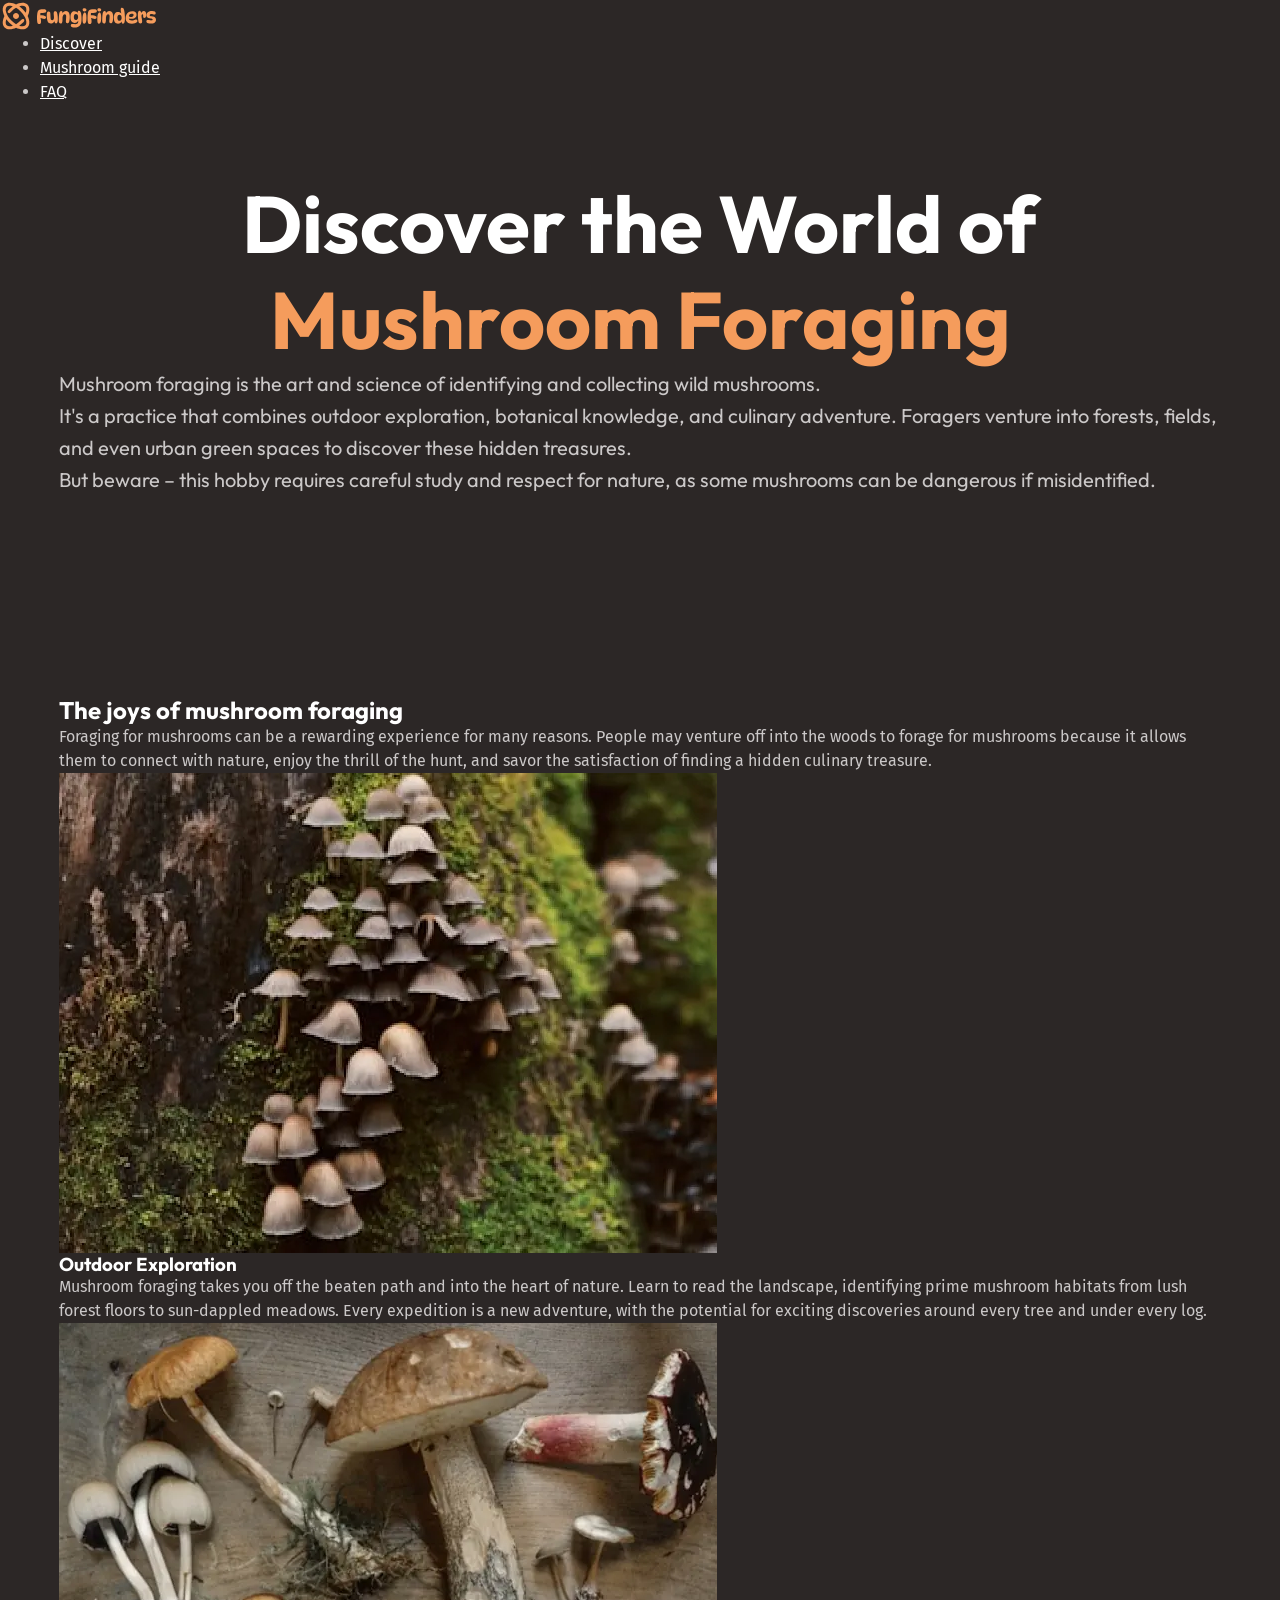
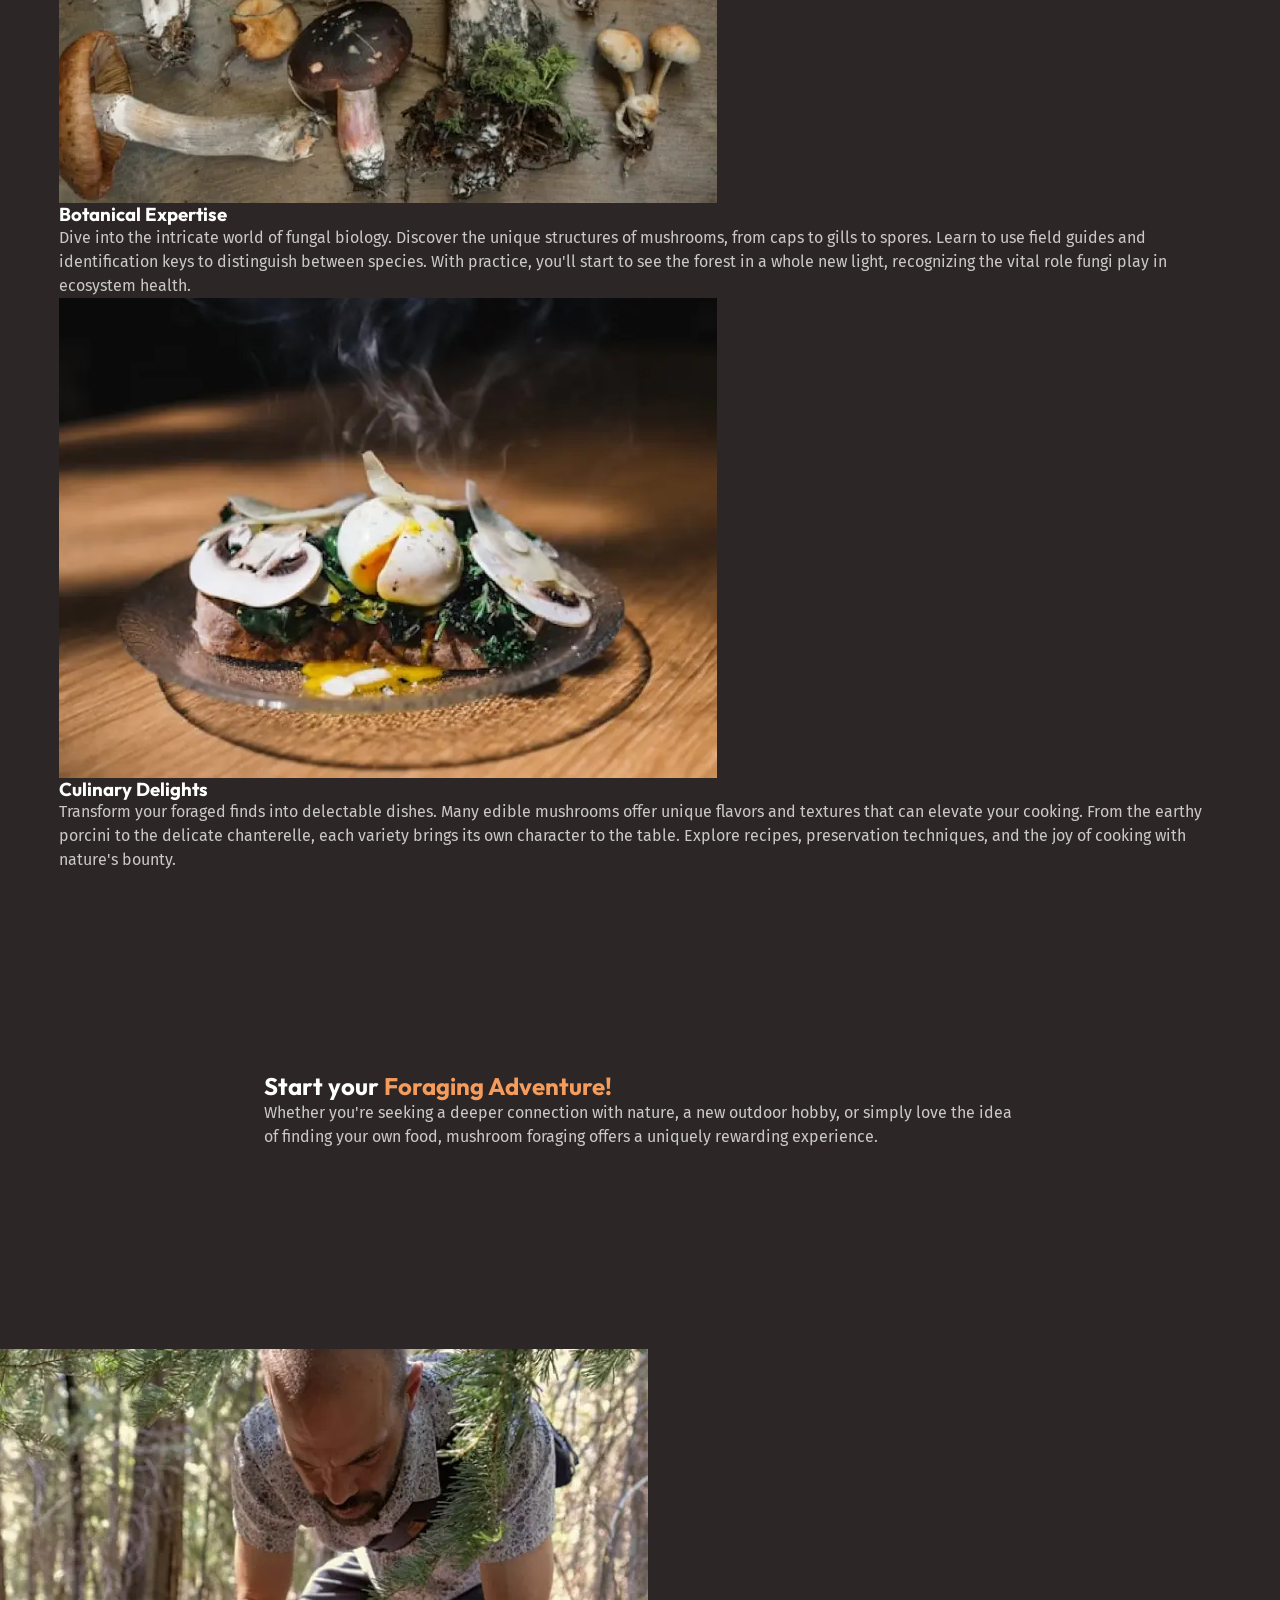
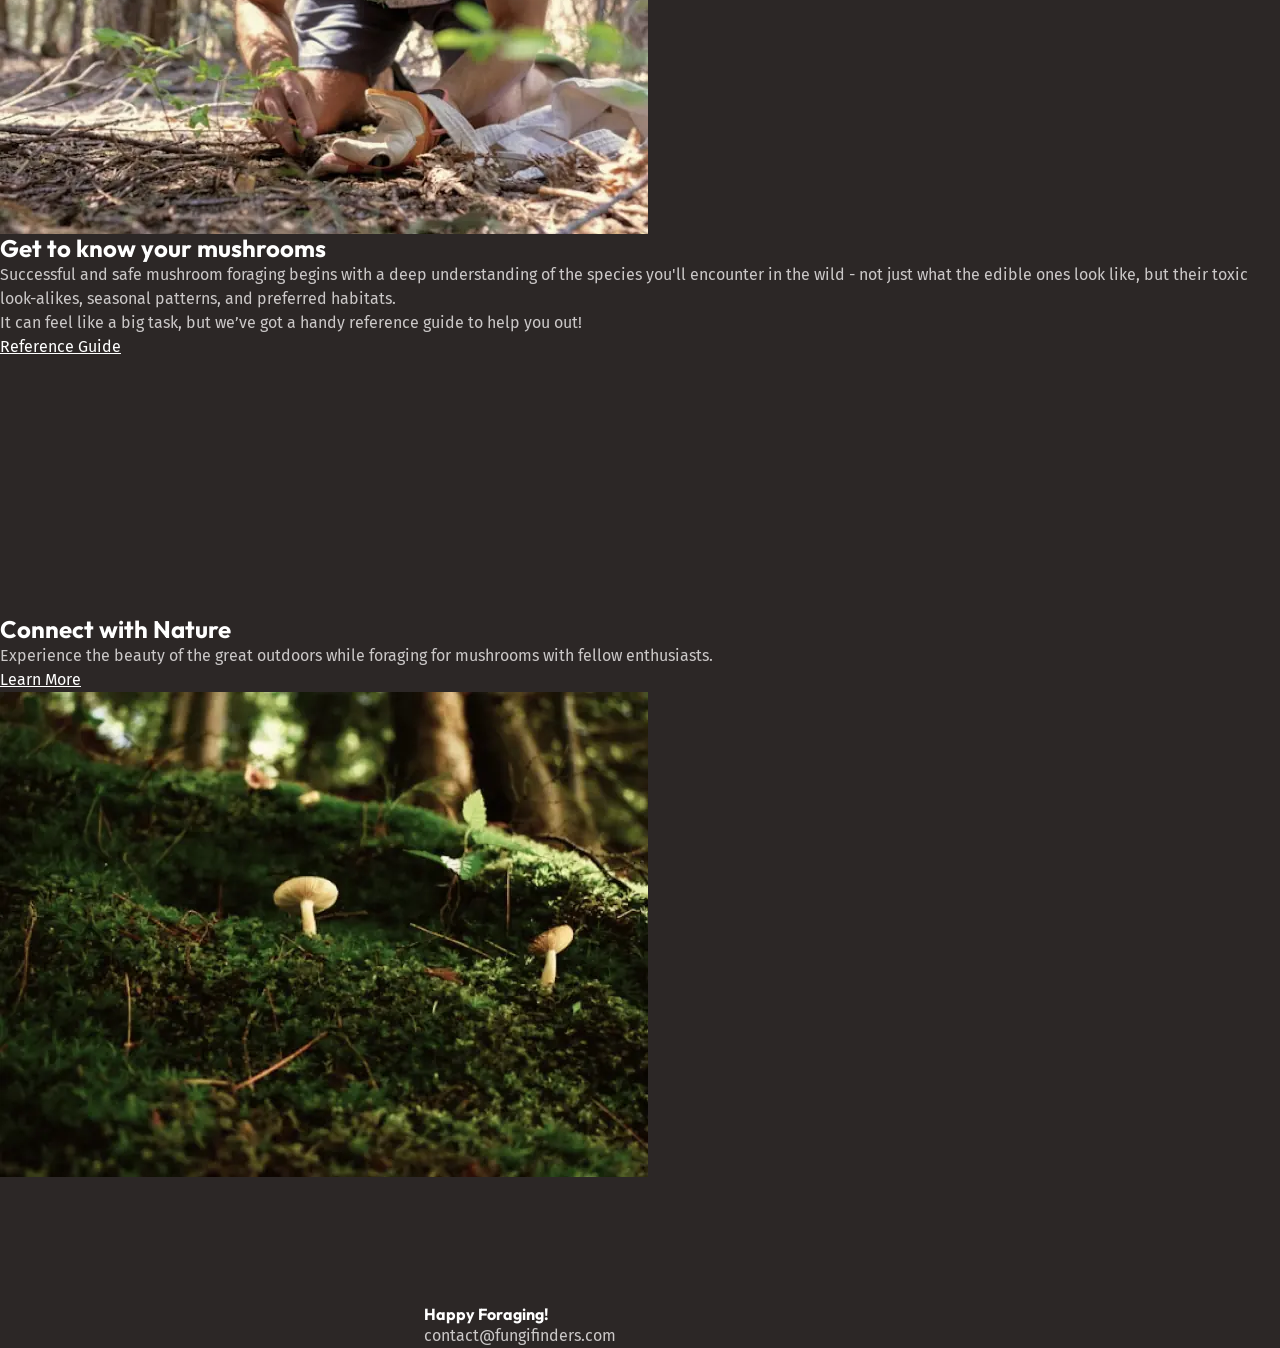
==== index.html @ 67cab445 "layout main page" ====
<!doctype html>
<html lang="en">
  <head>
    <meta charset="UTF-8" />
    <meta name="viewport" content="width=device-width, initial-scale=1.0" />
    <link rel="stylesheet" href="styles.css" />
    <link rel="preconnect" href="https://fonts.googleapis.com" />
    <link rel="preconnect" href="https://fonts.gstatic.com" crossorigin />
    <link
      href="https://fonts.googleapis.com/css2?family=Fira+Sans:wght@400;700&family=Outfit:wght@100..900&display=swap"
      rel="stylesheet"
    />
    <title>FungiFinders</title>
  </head>
  <body>
    <main>
      <header class="site-header">
        <div class="wrapper wrapper--wide">
          <img src="/assets/logo.svg" alt="Fungi Finders" />
          <nav class="header-navigation">
            <ul>
              <li><a href="/">Discover</a></li>
              <li><a href="#">Mushroom guide</a></li>
              <li><a href="#">FAQ</a></li>
            </ul>
          </nav>
        </div>
      </header>

      <section class="hero section">
        <div class="wrapper">
          <h1>
            Discover the World of
            <span class="title-highlight">Mushroom Foraging</span>
          </h1>
          <p>
            Mushroom foraging is the art and science of identifying and
            collecting wild mushrooms.
          </p>
          <p>
            It's a practice that combines outdoor exploration, botanical
            knowledge, and culinary adventure. Foragers venture into forests,
            fields, and even urban green spaces to discover these hidden
            treasures.
          </p>
          <p>
            But beware – this hobby requires careful study and respect for
            nature, as some mushrooms can be dangerous if misidentified.
          </p>
        </div>
      </section>

      <section class="benefits section section--tall">
        <div class="wrapper">
          <div>
            <h2>The joys of mushroom foraging</h2>
            <p>
              Foraging for mushrooms can be a rewarding experience for many
              reasons. People may venture off into the woods to forage for
              mushrooms because it allows them to connect with nature, enjoy the
              thrill of the hunt, and savor the satisfaction of finding a hidden
              culinary treasure.
            </p>
          </div>
          <div class="benefit-cards">
            <div class="card">
              <img
                src="/assets/outdoor-exploration.webp"
                alt="Trunk of a tree with mushrooms"
              />
              <h3>Outdoor Exploration</h3>
              <p>
                Mushroom foraging takes you off the beaten path and into the
                heart of nature. Learn to read the landscape, identifying prime
                mushroom habitats from lush forest floors to sun-dappled
                meadows. Every expedition is a new adventure, with the potential
                for exciting discoveries around every tree and under every log.
              </p>
            </div>
            <div class="card">
              <img
                src="/assets/botanical-expertise.webp"
                alt="Different types of mushrooms in a table"
              />
              <h3>Botanical Expertise</h3>
              <p>
                Dive into the intricate world of fungal biology. Discover the
                unique structures of mushrooms, from caps to gills to spores.
                Learn to use field guides and identification keys to distinguish
                between species. With practice, you'll start to see the forest
                in a whole new light, recognizing the vital role fungi play in
                ecosystem health.
              </p>
            </div>
            <div class="card">
              <img
                src="/assets/culinary-delight.webp"
                alt="Cooked mushrooms in a plate"
              />
              <h3>Culinary Delights</h3>
              <p>
                Transform your foraged finds into delectable dishes. Many edible
                mushrooms offer unique flavors and textures that can elevate
                your cooking. From the earthy porcini to the delicate
                chanterelle, each variety brings its own character to the table.
                Explore recipes, preservation techniques, and the joy of cooking
                with nature's bounty.
              </p>
            </div>
          </div>
        </div>
      </section>

      <section class="cta section">
        <div class="wrapper wrapper--narrow">
          <h2>
            Start your <span class="title-highlight">Foraging Adventure!</span>
          </h2>
          <p>
            Whether you're seeking a deeper connection with nature, a new
            outdoor hobby, or simply love the idea of finding your own food,
            mushroom foraging offers a uniquely rewarding experience.
          </p>
        </div>
      </section>

      <section class="info section section--tall">
        <div class="wrapper wrapper--wide">
          <div>
            <img
              src="/assets/man-picking-mush.webp"
              alt="Man picking up mushrooms"
            />
          </div>
          <div>
            <h2>Get to know your mushrooms</h2>
            <p>
              Successful and safe mushroom foraging begins with a deep
              understanding of the species you'll encounter in the wild - not
              just what the edible ones look like, but their toxic look-alikes,
              seasonal patterns, and preferred habitats.
            </p>
            <p>
              It can feel like a big task, but we’ve got a handy reference guide
              to help you out!
            </p>
            <a href="#" class="button"
              >Reference Guide
              <span class="visually-hidden"
                >to know more about mushrooms</span
              ></a
            >
          </div>
        </div>
      </section>

      <section class="connect section section--tall">
        <div class="wrapper wrapper--wide">
          <h2>Connect with Nature</h2>
          <p>
            Experience the beauty of the great outdoors while foraging for
            mushrooms with fellow enthusiasts.
          </p>
          <a href="#" class="button"
            >Learn More
            <span class="visually-hidden"
              >about all the types of mushrooms you can find, using our
              guide.</span
            ></a
          >
        </div>
        <img src="/assets/nature.webp" alt="Green land with a few mushrooms" />
      </section>
    </main>

    <footer class="site-footer">
      <div class="wrapper wrapper--footer">
        <h4>Happy Foraging!</h4>
        <p>contact@fungifinders.com</p>
      </div>
    </footer>
  </body>
</html>
---- styles.css ----
@layer reset {
  *,
  *::before,
  *::after {
    box-sizing: border-box;
  }

  /* https://kilianvalkhof.com/2022/css-html/your-css-reset-needs-text-size-adjust-probably/ */
  /* Landscape orientation adjustments */
  html {
    -moz-text-size-adjust: none;
    -webkit-text-size-adjust: none;
    text-size-adjust: none;
  }

  * {
    margin: 0;
  }

  /* https://www.scottohara.me/blog/2019/01/12/lists-and-safari.html */
  /* Making Safari read your lists as lists on accessibility modes and resetting its elements */
  [role="list"] {
    list-style: none;
    margin: 0;
    padding: 0;
  }

  body {
    min-block-size: 100vh;
    line-height: 1.5;
  }

  h1,
  h2,
  h3,
  button,
  input,
  label {
    line-height: 1.1;
  }

  h1,
  h2,
  h3,
  h4 {
    text-wrap: balance;
  }

  p,
  li {
    text-wrap: pretty;
  }

  img,
  picture {
    max-inline-size: 100%;
    /* max-width: 100% would be the same */
    /* Logical Properties */
    /* inline: left - right */
    /* block: top - bottom */
    display: block;
  }

  /* These elements don't inherit the font by default */
  input,
  button,
  textarea,
  select {
    font: inherit;
  }
}

@layer base {
  :root {
    /* PRIMITIVE COLORS */
    --clr-white: hsl(0, 0%, 100%);
    --clr-gray-100: hsl(0, 2%, 79%);
    --clr-brand-400: hsl(25, 88%, 75%);
    --clr-brand-500: hsl(25, 88%, 66%);
    --clr-green-400: hsl(143, 19%, 49%);
    --clr-green-500: hsl(143, 38%, 37%);
    --clr-green-600: hsl(145, 29%, 19%);
    --clr-brown-500: hsl(10, 5%, 25%);
    --clr-brown-600: hsl(9, 7%, 21%);
    --clr-brown-700: hsl(9, 8%, 16%);
    --clr-brown-800: hsl(0, 6%, 15%);
    --clr-brown-900: hsl(0, 6%, 13%);

    --clr-orange-500: hsl(28, 43%, 28%);
    --clr-red-500: hsl(359, 34%, 24%);
    --clr-teal-500: hsl(186, 42%, 25%);

    /* PRIMITIVE FONTS */
    --ff-heading: "Outfit", sans-serif;
    --ff-body: "Fira Sans", sans-serif;

    --fs-300: 0.875rem;
    --fs-400: 1rem;
    --fs-500: 1.125rem;
    --fs-600: 1.25rem;
    --fs-700: 1.5rem;
    --fs-800: 2rem;
    --fs-900: 3.75rem;
    --fs-1000: 3.75rem;

    /* before you'd use min-width: 760 for the media query */
    @media (width > 760px) {
      --fs-500: 1.25rem;
      --fs-600: 1.5rem;
      --fs-700: 2rem;
      --fs-800: 3rem;
      --fs-900: 5rem;
      --fs-1000: 7.5rem;
    }

    /* SEMANTIC COLORS */

    --text-main: var(--clr-gray-100);
    --text-high-contrast: var(--clr-white);
    --text-brand: var(--clr-brand-500);
    --text-brand-light: var(--clr-brand-400);

    --background-accent-light: var(--clr-green-400);
    --background-accent-main: var(--clr-green-500);
    --background-accent-dark: var(--clr-green-600);

    --background-extra-light: var(--clr-brown-500);
    --background-light: var(--clr-brown-600);
    --background-main: var(--clr-brown-700);
    --background-dark: var(--clr-brown-800);
    --background-extra-dark: var(--clr-brown-900);

    /* SEMANTIC FONTS */
    --font-size-heading-sm: var(--fs-700);
    --font-size-heading-regular: var(--fs-800);
    --font-size-heading-lg: var(--fs-900);
    --font-size-heading-xl: var(--fs-1000);

    --font-size-sm: var(--fs-300);
    --font-size-regular: var(--fs-400);
    --font-size-md: var(--fs-500);
    --font-size-lg: var(--fs-600);

    /* BORDER RADIUS */
    --border-radius-1: 0.25rem;
    --border-radius-2: 0.5rem;
    --border-radius-3: 0.75rem;
  }

  html {
    font-family: var(--ff-body);
    line-height: 1.5;
  }

  /* font-size is set in the body so the base rem stays consistent,
    since it may change depending on what 1rem is from your primitives */
  body {
    font-size: var(--font-size-regular);
    color: var(--text-main);
    background-color: var(--background-main);
  }

  h1,
  h2,
  h3,
  h4 {
    font-family: var(--ff-heading);
    color: var(--text-high-contrast);
    line-height: 1.2;
    font-weight: 700;
    letter-spacing: -2%;
  }

  a {
    color: var(--text-high-contrast);
  }

  a:hover,
  a:focus-visible {
    color: var(--text-brand-light);
  }
}

@layer utilities {
  .visually-hidden {
    clip: rect(0 0 0 0);
    clip-path: inset(50%);
    height: 1px;
    overflow: hidden;
    position: absolute;
    white-space: nowrap;
    width: 1px;
  }

  .title-highlight {
    color: var(--text-brand);
  }
}

/* Separating the layout CSS from other, more-specific, CSS is a good idea to keep the code easier to maintain. In the future, I know to look this type of styles here */
@layer layout {
  /* The .section is created to avoid adding the vertical padding to the .wrapper, for styling the different vertical spacings we have in the site. Otherwise I would have to create extra variations of the .wrapper class to add them. */
  .section {
    /* padding for vertical spacing. block = top to bottom */
    /* padding is in rem to account for users that have larger fonts in their devices. So the padding is adjusted scaled to the fonts */
    padding-block: 4.5rem;

    @media (width < 720px) {
      padding-block: 3.75rem;
    }
  }

  .section--tall {
    padding-block: 8rem;

    @media (width < 720px) {
      padding-block: 3.75rem;
    }
  }

  .wrapper {
    max-width: calc(1130px + 2rem);
    margin-inline: auto;

    @media (width < 720px) {
      /* Padding for mobile resolutions. inline = left to right*/
      padding-inline: 1rem;
    }
  }

  .wrapper--narrow {
    max-width: calc(720px + 2rem);
  }

  .wrapper--wide {
    max-width: calc(1340px + 2rem);
  }

  .wrapper--footer {
    max-width: calc(400px + 2rem);
  }
}

@layer styles {
  .hero {
    h1 {
      font-size: var(--font-size-heading-lg);
      text-align: center;

      @media (width < 720px) {
        line-height: 1;
      }
    }

    p {
      font-family: var(--ff-heading);
      font-size: var(--font-size-md);
      line-height: 1.6;
    }
  }
}
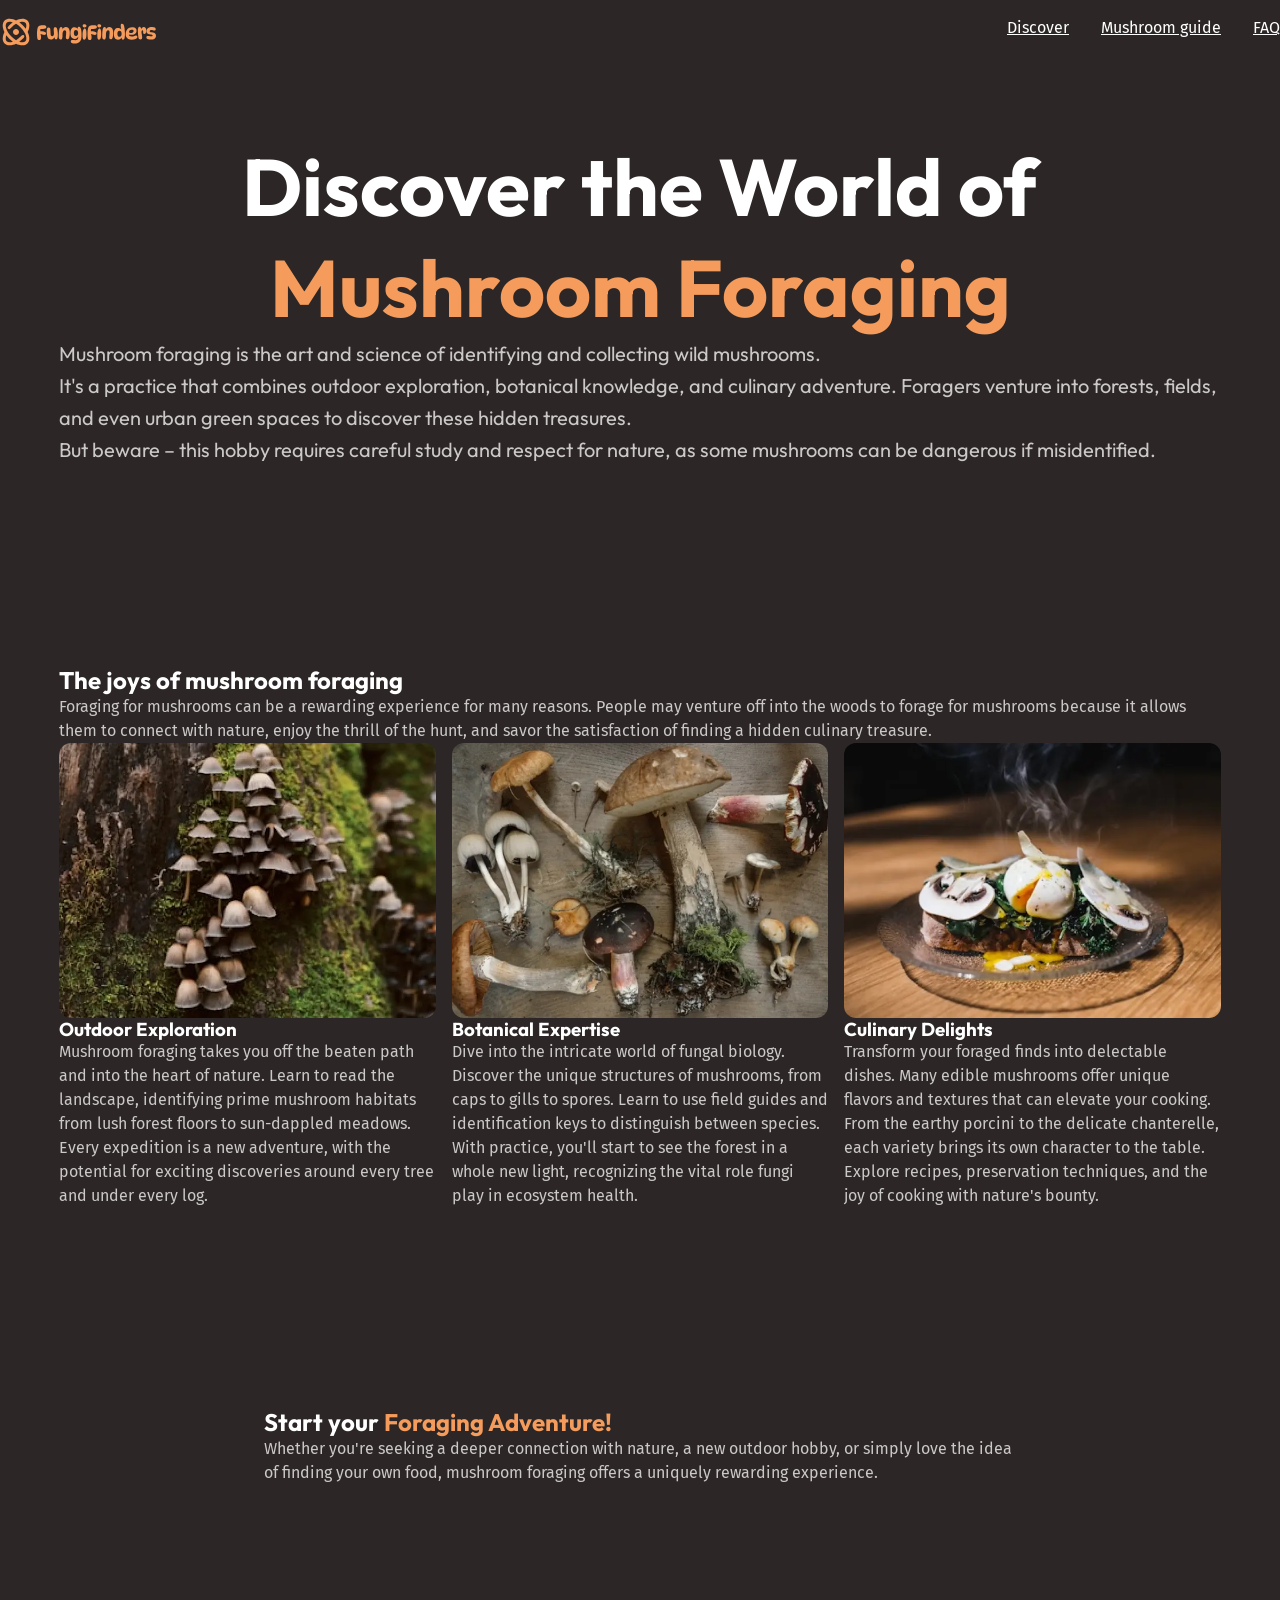
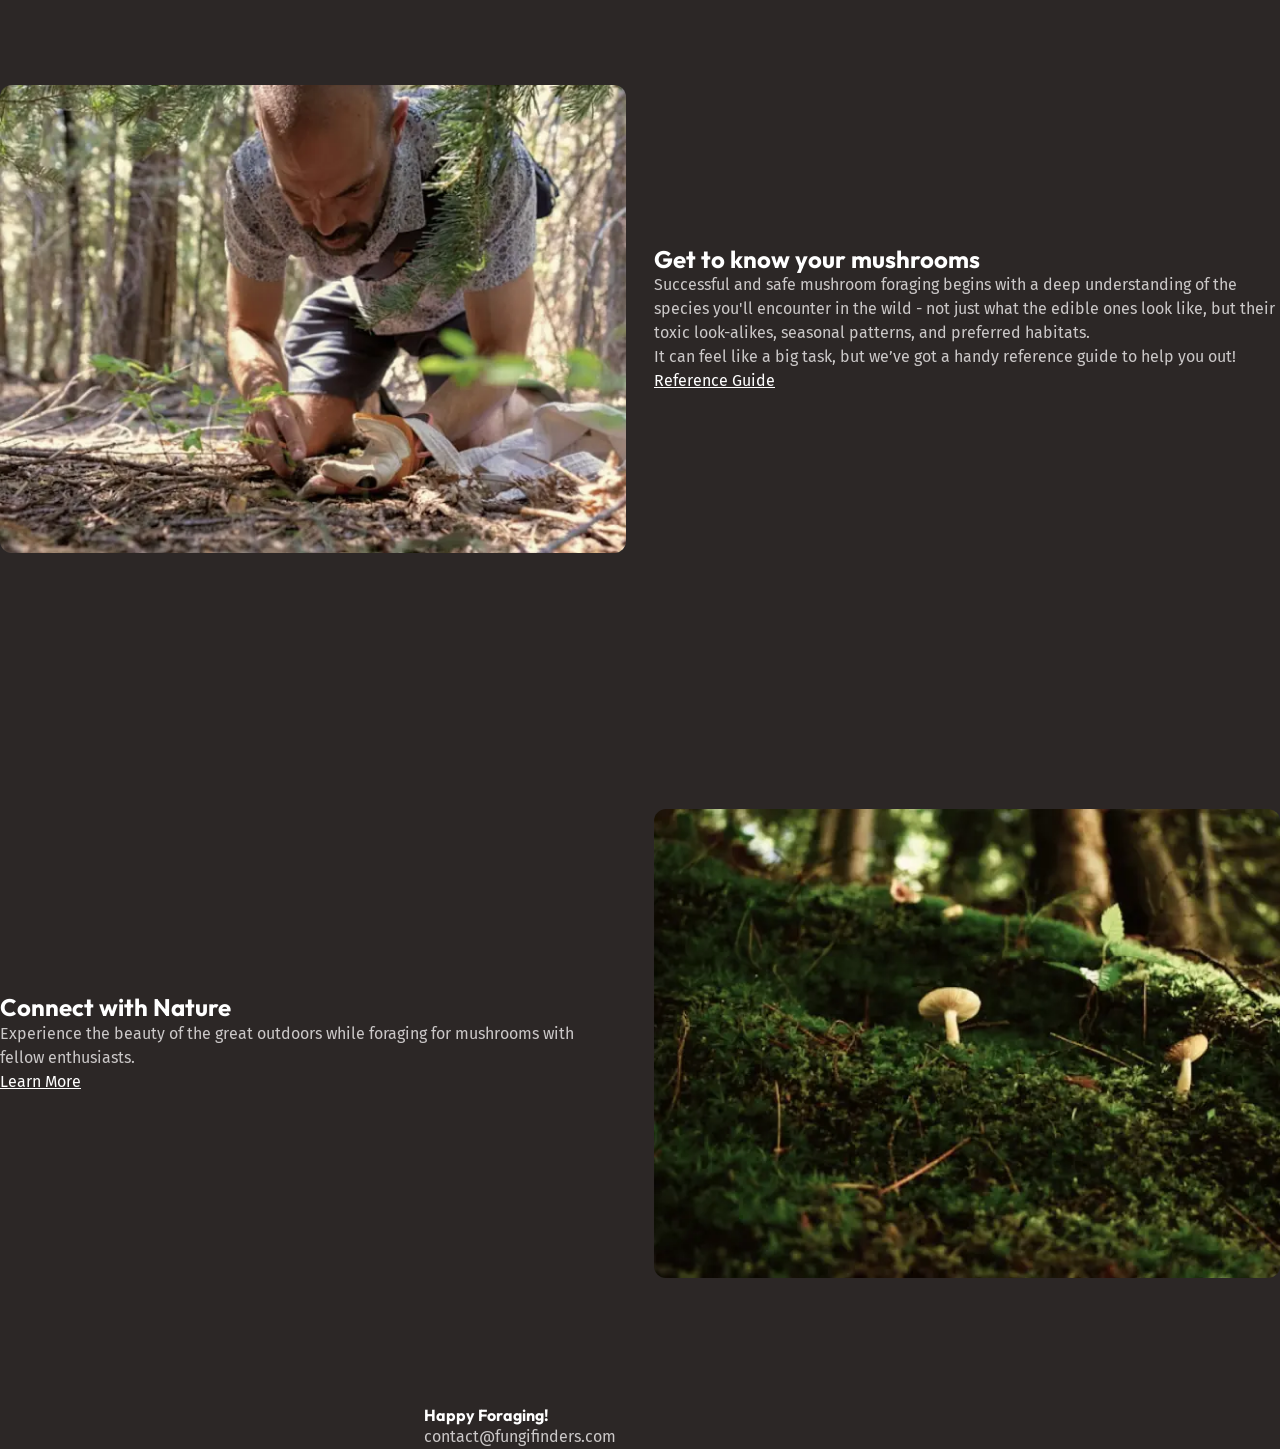
==== commit c08ae01a: "columns for main page" ====
--- a/index.html
+++ b/index.html
@@ -13,11 +13,11 @@
     <title>FungiFinders</title>
   </head>
   <body>
-    <main>
-      <header class="site-header">
-        <div class="wrapper wrapper--wide">
+    <header class="site-header">
+      <div class="wrapper wrapper--wide">
+        <div class="site-header-layout">
           <img src="/assets/logo.svg" alt="Fungi Finders" />
-          <nav class="header-navigation">
+          <nav class="site-header-navigation">
             <ul>
               <li><a href="/">Discover</a></li>
               <li><a href="#">Mushroom guide</a></li>
@@ -25,8 +25,9 @@
             </ul>
           </nav>
         </div>
-      </header>
-
+      </div>
+    </header>
+    <main>
       <section class="hero section">
         <div class="wrapper">
           <h1>
@@ -62,7 +63,7 @@
               culinary treasure.
             </p>
           </div>
-          <div class="benefit-cards">
+          <div class="benefit-cards auto-equal-columns">
             <div class="card">
               <img
                 src="/assets/outdoor-exploration.webp"
@@ -125,7 +126,9 @@
       </section>
 
       <section class="info section section--tall">
-        <div class="wrapper wrapper--wide">
+        <div
+          class="wrapper wrapper--wide auto-equal-columns columns-large-gap columns-vertical-center"
+        >
           <div>
             <img
               src="/assets/man-picking-mush.webp"
@@ -155,21 +158,30 @@
       </section>
 
       <section class="connect section section--tall">
-        <div class="wrapper wrapper--wide">
-          <h2>Connect with Nature</h2>
-          <p>
-            Experience the beauty of the great outdoors while foraging for
-            mushrooms with fellow enthusiasts.
-          </p>
-          <a href="#" class="button"
-            >Learn More
-            <span class="visually-hidden"
-              >about all the types of mushrooms you can find, using our
-              guide.</span
-            ></a
-          >
+        <div
+          class="wrapper wrapper--wide auto-equal-columns columns-large-gap columns-vertical-center"
+        >
+          <div>
+            <h2>Connect with Nature</h2>
+            <p>
+              Experience the beauty of the great outdoors while foraging for
+              mushrooms with fellow enthusiasts.
+            </p>
+            <a href="#" class="button"
+              >Learn More
+              <span class="visually-hidden"
+                >about all the types of mushrooms you can find, using our
+                guide.</span
+              ></a
+            >
+          </div>
+          <div>
+            <img
+              src="/assets/nature.webp"
+              alt="Green land with a few mushrooms"
+            />
+          </div>
         </div>
-        <img src="/assets/nature.webp" alt="Green land with a few mushrooms" />
       </section>
     </main>
 
--- a/styles.css
+++ b/styles.css
@@ -179,6 +179,108 @@
   a:focus-visible {
     color: var(--text-brand-light);
   }
+
+  img {
+    border-radius: var(--border-radius-3);
+  }
+}
+
+/* Separating the layout CSS from other, more-specific, CSS is a good idea to keep the code easier to maintain. In the future, I know to look this type of styles here */
+@layer layout {
+  /* The .section is created to avoid adding the vertical padding to the .wrapper, for styling the different vertical spacings we have in the site. Otherwise I would have to create extra variations of the .wrapper class to add them. */
+  .section {
+    /* padding for vertical spacing. block = top to bottom */
+    /* padding is in rem to account for users that have larger fonts in their devices. So the padding is adjusted scaled to the fonts */
+    padding-block: 3.75rem;
+
+    @media (width > 760px) {
+      padding-block: 4.5rem;
+    }
+  }
+
+  .section--tall {
+    padding-block: 3.75rem;
+
+    @media (width > 760px) {
+      padding-block: 8rem;
+    }
+  }
+
+  .wrapper {
+    max-width: calc(1130px + 2rem);
+    margin-inline: auto;
+    /* Padding for mobile resolutions. inline = left to right*/
+    padding-inline: 1rem;
+
+    @media (width > 760px) {
+      padding-inline: 0rem;
+    }
+  }
+
+  .wrapper--narrow {
+    max-width: calc(720px + 2rem);
+  }
+
+  .wrapper--wide {
+    max-width: calc(1340px + 2rem);
+  }
+
+  .wrapper--footer {
+    max-width: calc(400px + 2rem);
+  }
+}
+
+@layer components {
+  .site-header-layout {
+    display: flex;
+    justify-content: space-between;
+    flex-wrap: wrap;
+    padding-block: 1rem;
+
+    .site-header-navigation ul {
+      display: flex;
+      gap: 2rem;
+      list-style-type: none;
+    }
+  }
+
+  .auto-equal-columns {
+    display: grid;
+    gap: 1rem;
+
+    @media (width > 760px) {
+      grid-auto-flow: column;
+      grid-auto-columns: 1fr;
+    }
+  }
+
+  .columns-large-gap {
+    gap: 1.75rem;
+  }
+
+  .columns-vertical-center {
+    align-items: center;
+  }
+}
+
+@layer styles {
+  .hero {
+    h1 {
+      font-size: var(--font-size-heading-lg);
+      text-align: center;
+      line-height: 1;
+
+      @media (width > 760px) {
+        line-height: normal;
+      }
+    }
+
+    p {
+      font-family: var(--ff-heading);
+      font-size: var(--font-size-md);
+      line-height: 1.6;
+    }
+  }
 }
 
 @layer utilities {
@@ -196,66 +298,3 @@
     color: var(--text-brand);
   }
 }
-
-/* Separating the layout CSS from other, more-specific, CSS is a good idea to keep the code easier to maintain. In the future, I know to look this type of styles here */
-@layer layout {
-  /* The .section is created to avoid adding the vertical padding to the .wrapper, for styling the different vertical spacings we have in the site. Otherwise I would have to create extra variations of the .wrapper class to add them. */
-  .section {
-    /* padding for vertical spacing. block = top to bottom */
-    /* padding is in rem to account for users that have larger fonts in their devices. So the padding is adjusted scaled to the fonts */
-    padding-block: 4.5rem;
-
-    @media (width < 720px) {
-      padding-block: 3.75rem;
-    }
-  }
-
-  .section--tall {
-    padding-block: 8rem;
-
-    @media (width < 720px) {
-      padding-block: 3.75rem;
-    }
-  }
-
-  .wrapper {
-    max-width: calc(1130px + 2rem);
-    margin-inline: auto;
-
-    @media (width < 720px) {
-      /* Padding for mobile resolutions. inline = left to right*/
-      padding-inline: 1rem;
-    }
-  }
-
-  .wrapper--narrow {
-    max-width: calc(720px + 2rem);
-  }
-
-  .wrapper--wide {
-    max-width: calc(1340px + 2rem);
-  }
-
-  .wrapper--footer {
-    max-width: calc(400px + 2rem);
-  }
-}
-
-@layer styles {
-  .hero {
-    h1 {
-      font-size: var(--font-size-heading-lg);
-      text-align: center;
-
-      @media (width < 720px) {
-        line-height: 1;
-      }
-    }
-
-    p {
-      font-family: var(--ff-heading);
-      font-size: var(--font-size-md);
-      line-height: 1.6;
-    }
-  }
-}
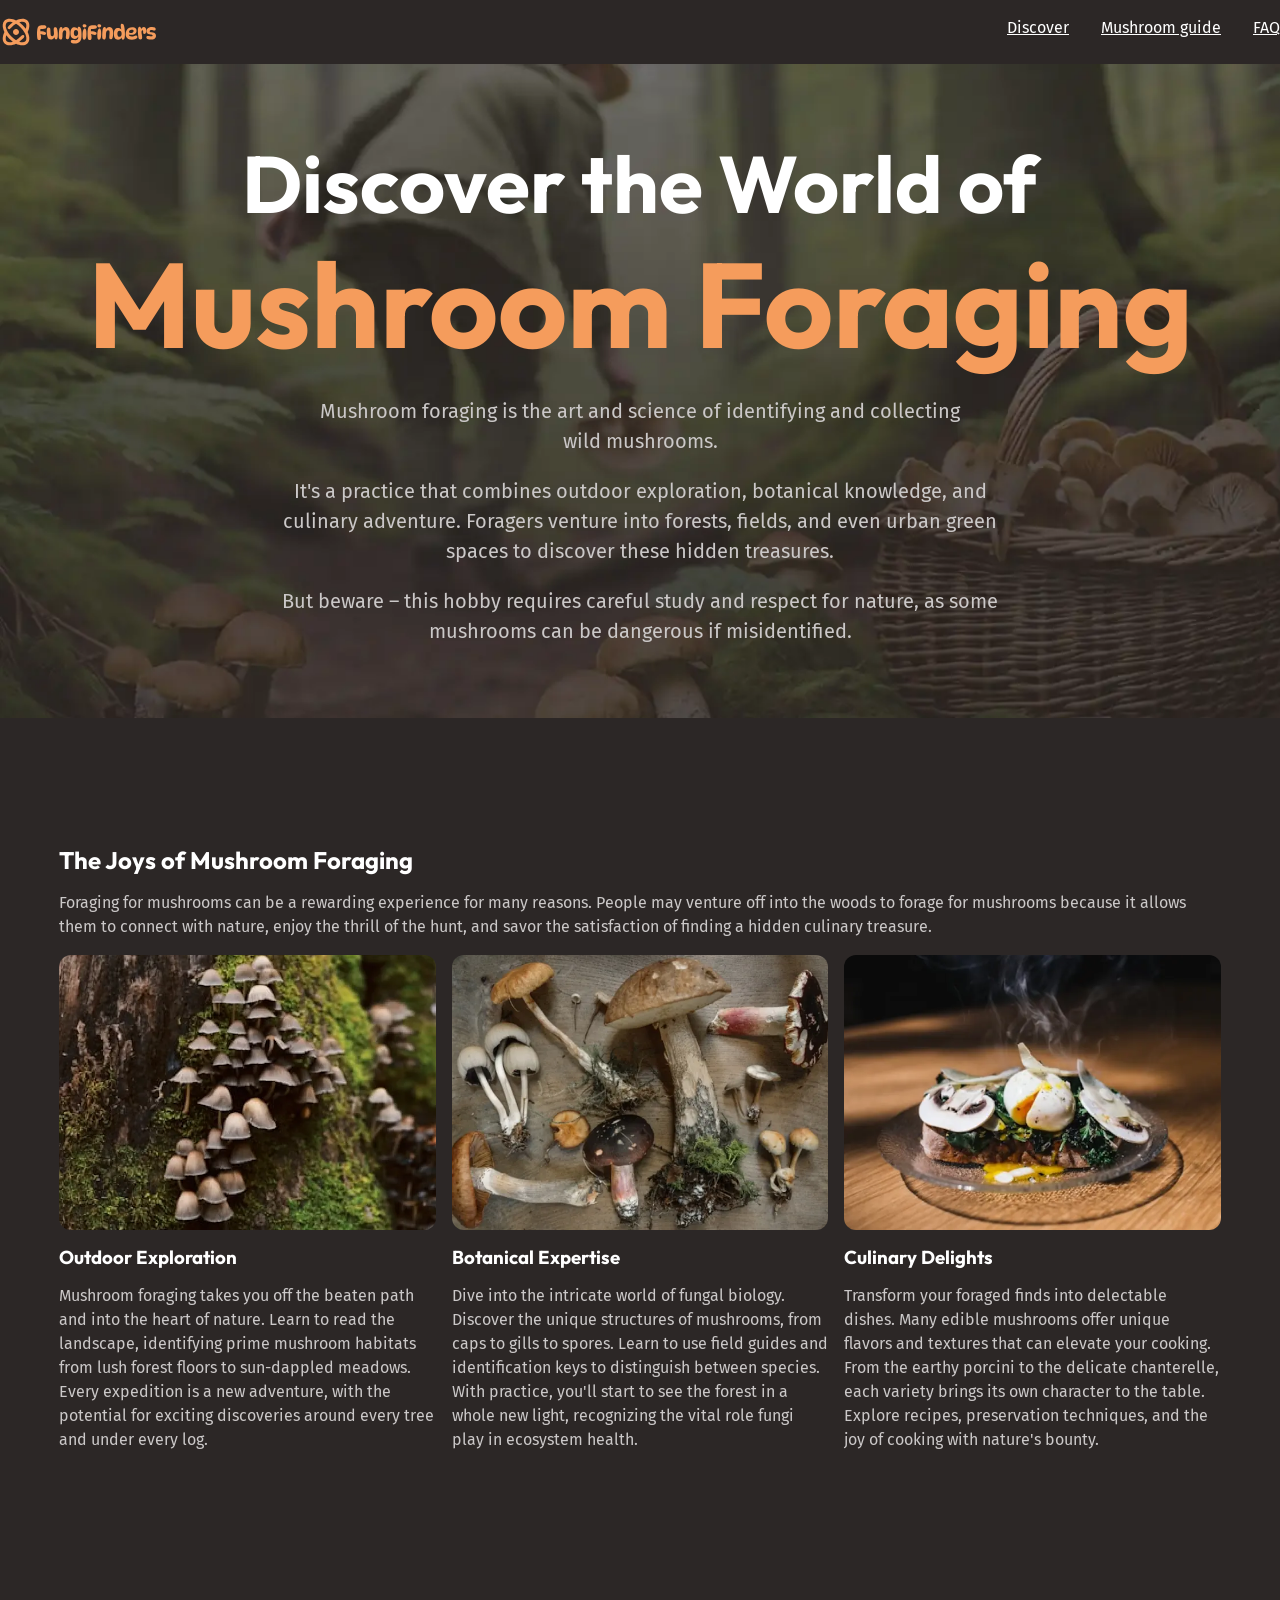
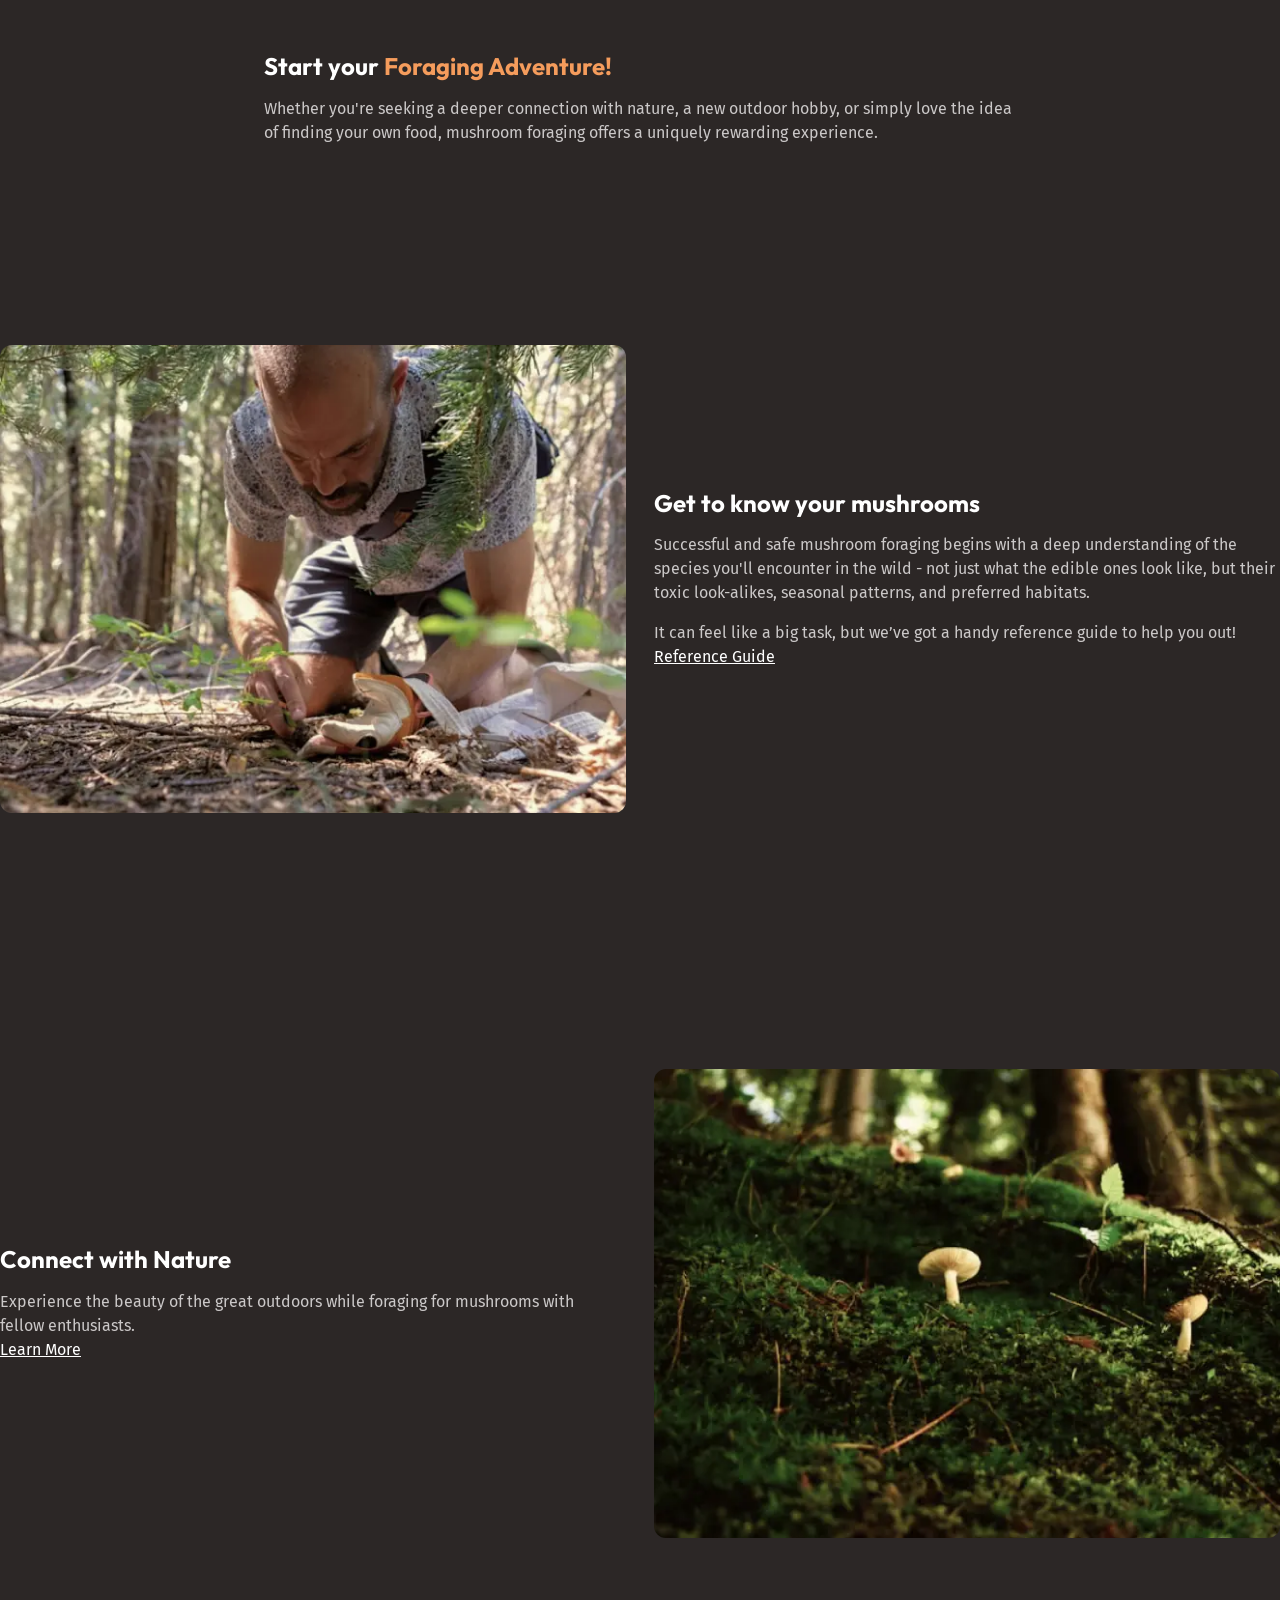
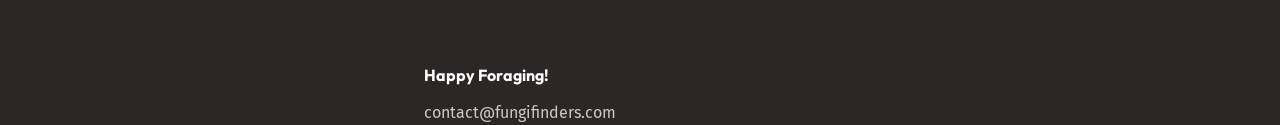
==== commit d34858c2: "hero section styling" ====
--- a/index.html
+++ b/index.html
@@ -29,8 +29,8 @@
     </header>
     <main>
       <section class="hero section">
-        <div class="wrapper">
-          <h1>
+        <div class="wrapper text-flow">
+          <h1 class="hero-title">
             Discover the World of
             <span class="title-highlight">Mushroom Foraging</span>
           </h1>
@@ -52,19 +52,17 @@
       </section>
 
       <section class="benefits section section--tall">
-        <div class="wrapper">
-          <div>
-            <h2>The joys of mushroom foraging</h2>
-            <p>
-              Foraging for mushrooms can be a rewarding experience for many
-              reasons. People may venture off into the woods to forage for
-              mushrooms because it allows them to connect with nature, enjoy the
-              thrill of the hunt, and savor the satisfaction of finding a hidden
-              culinary treasure.
-            </p>
-          </div>
+        <div class="wrapper text-flow">
+          <h2>The Joys of <span>Mushroom Foraging</span></h2>
+          <p>
+            Foraging for mushrooms can be a rewarding experience for many
+            reasons. People may venture off into the woods to forage for
+            mushrooms because it allows them to connect with nature, enjoy the
+            thrill of the hunt, and savor the satisfaction of finding a hidden
+            culinary treasure.
+          </p>
           <div class="benefit-cards auto-equal-columns">
-            <div class="card">
+            <div class="card components-flow">
               <img
                 src="/assets/outdoor-exploration.webp"
                 alt="Trunk of a tree with mushrooms"
@@ -78,7 +76,7 @@
                 for exciting discoveries around every tree and under every log.
               </p>
             </div>
-            <div class="card">
+            <div class="card components-flow">
               <img
                 src="/assets/botanical-expertise.webp"
                 alt="Different types of mushrooms in a table"
@@ -93,7 +91,7 @@
                 ecosystem health.
               </p>
             </div>
-            <div class="card">
+            <div class="card components-flow">
               <img
                 src="/assets/culinary-delight.webp"
                 alt="Cooked mushrooms in a plate"
@@ -113,7 +111,7 @@
       </section>
 
       <section class="cta section">
-        <div class="wrapper wrapper--narrow">
+        <div class="wrapper wrapper--narrow text-flow">
           <h2>
             Start your <span class="title-highlight">Foraging Adventure!</span>
           </h2>
@@ -135,7 +133,7 @@
               alt="Man picking up mushrooms"
             />
           </div>
-          <div>
+          <div class="text-flow">
             <h2>Get to know your mushrooms</h2>
             <p>
               Successful and safe mushroom foraging begins with a deep
@@ -161,7 +159,7 @@
         <div
           class="wrapper wrapper--wide auto-equal-columns columns-large-gap columns-vertical-center"
         >
-          <div>
+          <div class="text-flow">
             <h2>Connect with Nature</h2>
             <p>
               Experience the beauty of the great outdoors while foraging for
@@ -186,7 +184,7 @@
     </main>
 
     <footer class="site-footer">
-      <div class="wrapper wrapper--footer">
+      <div class="wrapper wrapper--footer text-flow">
         <h4>Happy Foraging!</h4>
         <p>contact@fungifinders.com</p>
       </div>
--- a/styles.css
+++ b/styles.css
@@ -131,15 +131,15 @@
     --background-extra-dark: var(--clr-brown-900);
 
     /* SEMANTIC FONTS */
+    --font-size-sm: var(--fs-300);
+    --font-size-regular: var(--fs-400);
+    --font-size-md: var(--fs-500);
+    --font-size-lg: var(--fs-600);
+
     --font-size-heading-sm: var(--fs-700);
     --font-size-heading-regular: var(--fs-800);
     --font-size-heading-lg: var(--fs-900);
     --font-size-heading-xl: var(--fs-1000);
-
-    --font-size-sm: var(--fs-300);
-    --font-size-regular: var(--fs-400);
-    --font-size-md: var(--fs-500);
-    --font-size-lg: var(--fs-600);
 
     /* BORDER RADIUS */
     --border-radius-1: 0.25rem;
@@ -191,23 +191,23 @@
   .section {
     /* padding for vertical spacing. block = top to bottom */
     /* padding is in rem to account for users that have larger fonts in their devices. So the padding is adjusted scaled to the fonts */
-    padding-block: 3.75rem;
-
-    @media (width > 760px) {
-      padding-block: 4.5rem;
+    padding-block: var(--section-vertical-padding, 0.75rem);
+
+    @media (width > 760px) {
+      --section-vertical-padding: 4.5rem;
     }
   }
 
   .section--tall {
-    padding-block: 3.75rem;
-
-    @media (width > 760px) {
-      padding-block: 8rem;
+    --section-vertical-padding: 3.75rem;
+
+    @media (width > 760px) {
+      --section-vertical-padding: 8rem;
     }
   }
 
   .wrapper {
-    max-width: calc(1130px + 2rem);
+    max-width: var(--wrapper-max-width, calc(1130px + 2rem));
     margin-inline: auto;
     /* Padding for mobile resolutions. inline = left to right*/
     padding-inline: 1rem;
@@ -218,15 +218,47 @@
   }
 
   .wrapper--narrow {
-    max-width: calc(720px + 2rem);
+    --wrapper-max-width: calc(720px + 2rem);
   }
 
   .wrapper--wide {
-    max-width: calc(1340px + 2rem);
+    --wrapper-max-width: calc(1340px + 2rem);
   }
 
   .wrapper--footer {
-    max-width: calc(400px + 2rem);
+    --wrapper-max-width: calc(400px + 2rem);
+  }
+
+  .auto-equal-columns {
+    display: grid;
+    gap: 1rem;
+
+    @media (width > 760px) {
+      grid-auto-flow: column;
+      grid-auto-columns: 1fr;
+    }
+  }
+
+  .columns-large-gap {
+    gap: 1.75rem;
+  }
+
+  .columns-vertical-center {
+    align-items: center;
+  }
+
+  /* Adds margin to the top of the child elements, depending on their font-size. It skips the first children. Also: .flow > :where(:not(:first-child)) 
+  */
+  .text-flow > * + * {
+    margin-block-start: var(--flow-space, 1em);
+  }
+
+  .components-flow {
+    display: grid;
+    gap: var(--components-flow-gap, 1rem);
+
+    align-items: start;
+    justify-items: start;
   }
 }
 
@@ -244,41 +276,25 @@
     }
   }
 
-  .auto-equal-columns {
-    display: grid;
-    gap: 1rem;
-
-    @media (width > 760px) {
-      grid-auto-flow: column;
-      grid-auto-columns: 1fr;
-    }
-  }
-
-  .columns-large-gap {
-    gap: 1.75rem;
-  }
-
-  .columns-vertical-center {
-    align-items: center;
-  }
-}
-
-@layer styles {
   .hero {
-    h1 {
+    font-size: var(--font-size-md);
+    text-align: center;
+    background-image: url(/assets/background.webp);
+    background-size: cover;
+
+    .hero-title {
       font-size: var(--font-size-heading-lg);
-      text-align: center;
-      line-height: 1;
-
-      @media (width > 760px) {
-        line-height: normal;
+    }
+
+    .title-highlight {
+      font-size: var(--font-size-heading-xl);
+      display: block;
+    }
+
+    @media (width > 760px) {
+      p {
+        padding-inline: 205px;
       }
-    }
-
-    p {
-      font-family: var(--ff-heading);
-      font-size: var(--font-size-md);
-      line-height: 1.6;
     }
   }
 }
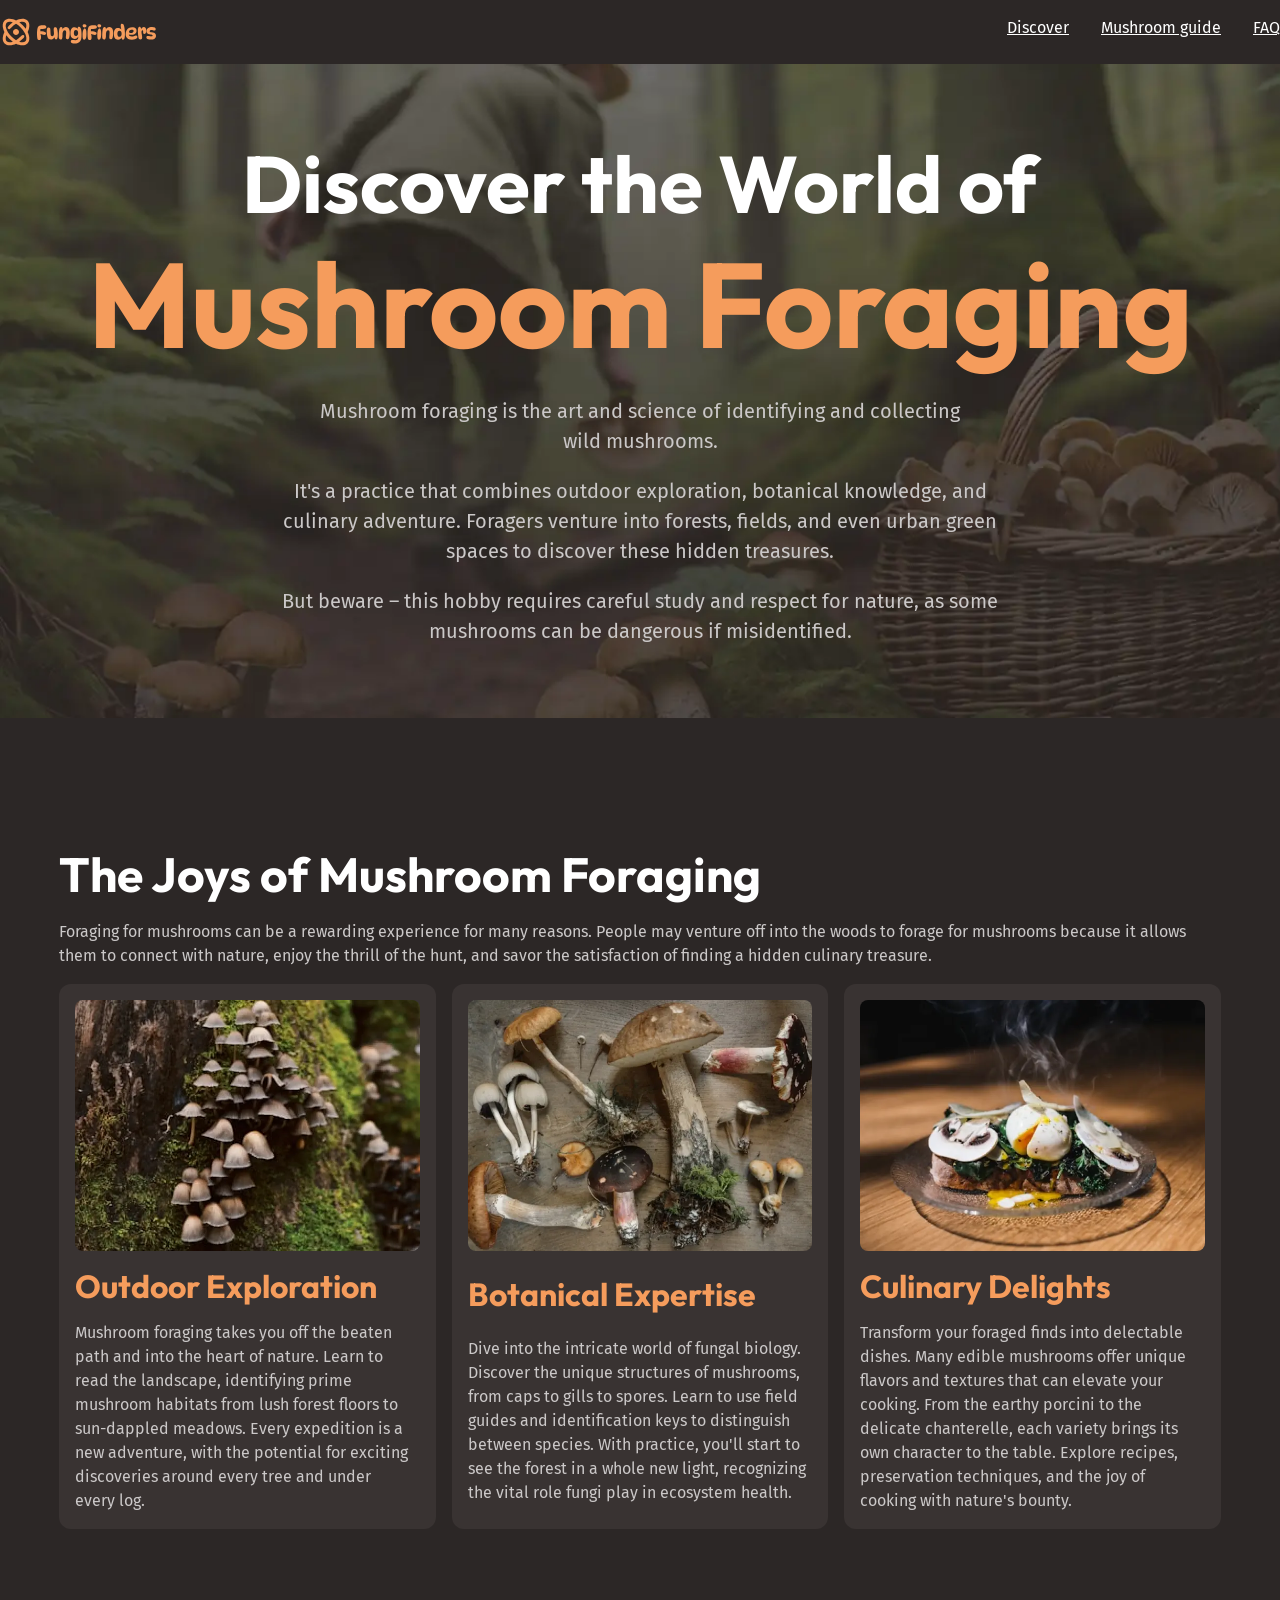
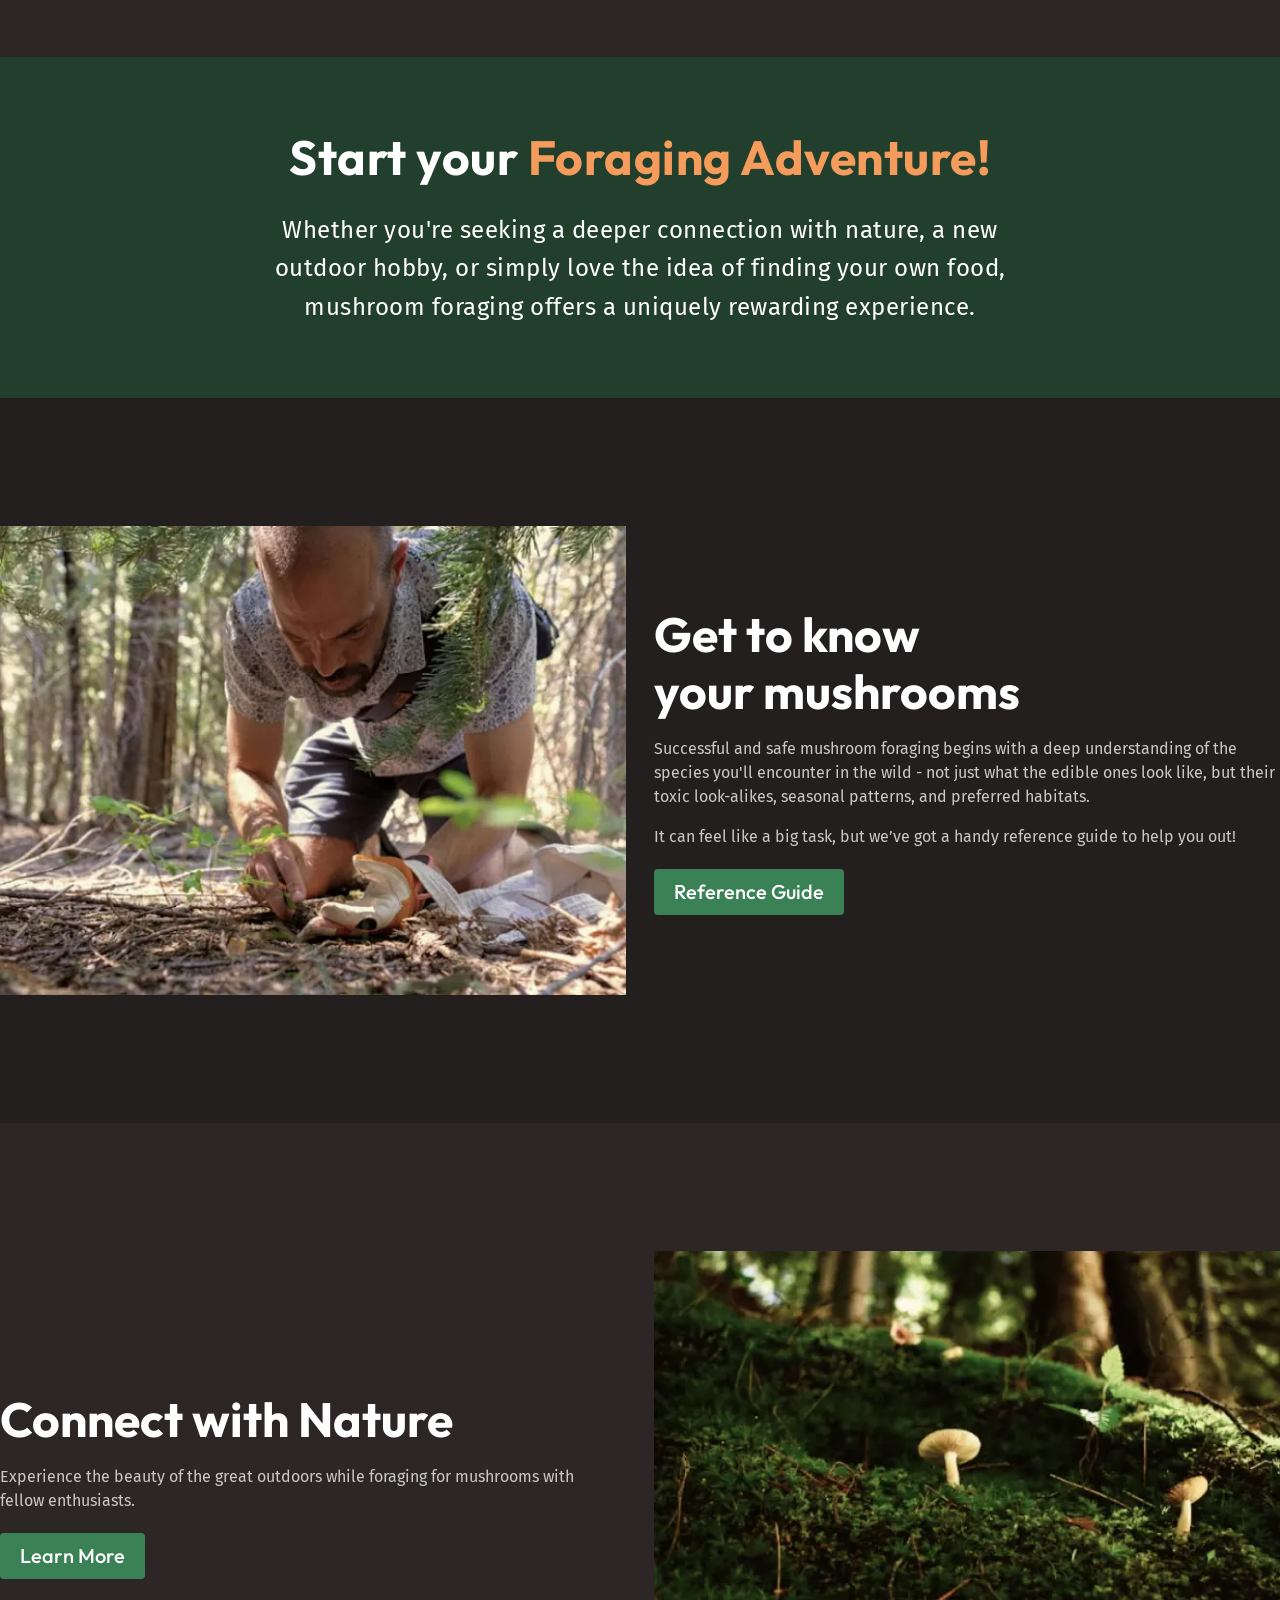
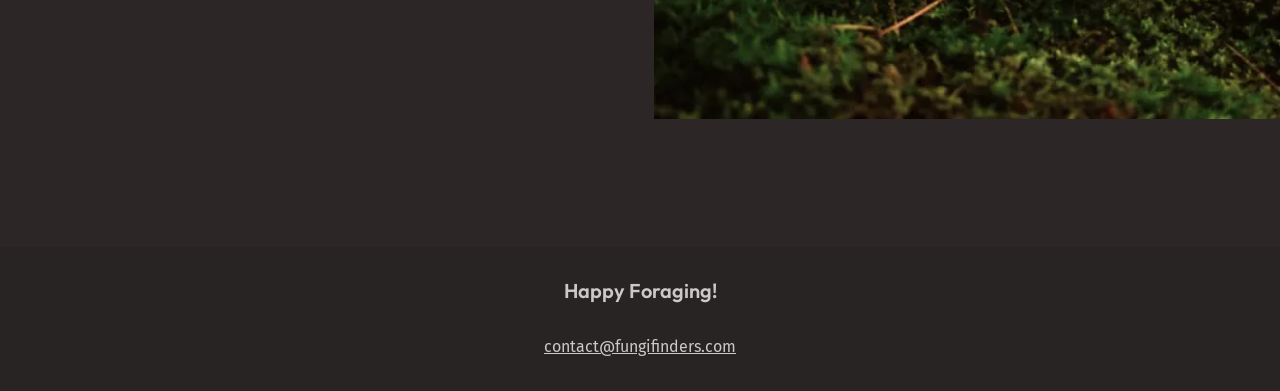
==== commit 55590154: "landing page structure and styles" ====
--- a/index.html
+++ b/index.html
@@ -53,7 +53,7 @@
 
       <section class="benefits section section--tall">
         <div class="wrapper text-flow">
-          <h2>The Joys of <span>Mushroom Foraging</span></h2>
+          <h2>The Joys of Mushroom Foraging</h2>
           <p>
             Foraging for mushrooms can be a rewarding experience for many
             reasons. People may venture off into the woods to forage for
@@ -62,12 +62,12 @@
             culinary treasure.
           </p>
           <div class="benefit-cards auto-equal-columns">
-            <div class="card components-flow">
+            <div class="card">
               <img
                 src="/assets/outdoor-exploration.webp"
                 alt="Trunk of a tree with mushrooms"
               />
-              <h3>Outdoor Exploration</h3>
+              <h3 class="card-title">Outdoor Exploration</h3>
               <p>
                 Mushroom foraging takes you off the beaten path and into the
                 heart of nature. Learn to read the landscape, identifying prime
@@ -76,12 +76,12 @@
                 for exciting discoveries around every tree and under every log.
               </p>
             </div>
-            <div class="card components-flow">
+            <div class="card">
               <img
                 src="/assets/botanical-expertise.webp"
                 alt="Different types of mushrooms in a table"
               />
-              <h3>Botanical Expertise</h3>
+              <h3 class="card-title">Botanical Expertise</h3>
               <p>
                 Dive into the intricate world of fungal biology. Discover the
                 unique structures of mushrooms, from caps to gills to spores.
@@ -91,12 +91,12 @@
                 ecosystem health.
               </p>
             </div>
-            <div class="card components-flow">
+            <div class="card">
               <img
                 src="/assets/culinary-delight.webp"
                 alt="Cooked mushrooms in a plate"
               />
-              <h3>Culinary Delights</h3>
+              <h3 class="card-title">Culinary Delights</h3>
               <p>
                 Transform your foraged finds into delectable dishes. Many edible
                 mushrooms offer unique flavors and textures that can elevate
@@ -184,10 +184,8 @@
     </main>
 
     <footer class="site-footer">
-      <div class="wrapper wrapper--footer text-flow">
-        <h4>Happy Foraging!</h4>
-        <p>contact@fungifinders.com</p>
-      </div>
+      <h4>Happy Foraging!</h4>
+      <a href="mailto:contact@fungifinders.com">contact@fungifinders.com</a>
     </footer>
   </body>
 </html>
--- a/styles.css
+++ b/styles.css
@@ -99,7 +99,7 @@
     --fs-500: 1.125rem;
     --fs-600: 1.25rem;
     --fs-700: 1.5rem;
-    --fs-800: 2rem;
+    --fs-800: 2.25rem;
     --fs-900: 3.75rem;
     --fs-1000: 3.75rem;
 
@@ -149,7 +149,6 @@
 
   html {
     font-family: var(--ff-body);
-    line-height: 1.5;
   }
 
   /* font-size is set in the body so the base rem stays consistent,
@@ -171,6 +170,10 @@
     letter-spacing: -2%;
   }
 
+  h2 {
+    font-size: var(--font-size-heading-regular);
+  }
+
   a {
     color: var(--text-high-contrast);
   }
@@ -178,10 +181,6 @@
   a:hover,
   a:focus-visible {
     color: var(--text-brand-light);
-  }
-
-  img {
-    border-radius: var(--border-radius-3);
   }
 }
 
@@ -253,7 +252,7 @@
     margin-block-start: var(--flow-space, 1em);
   }
 
-  .components-flow {
+  .column-flow {
     display: grid;
     gap: var(--components-flow-gap, 1rem);
 
@@ -295,6 +294,84 @@
       p {
         padding-inline: 205px;
       }
+    }
+  }
+
+  .card {
+    display: grid;
+    gap: var(--components-flow-gap, 1rem);
+    align-items: start;
+    justify-items: start;
+
+    background-color: var(--background-light);
+    padding: 1rem;
+    border-radius: var(--border-radius-3);
+
+    img {
+      border-radius: var(--border-radius-2);
+    }
+
+    .card-title {
+      font-size: var(--card-title-font-size, var(--font-size-heading-sm));
+      color: var(--card-title-font-color, var(--text-brand));
+    }
+  }
+
+  .cta {
+    background-color: var(--background-accent-dark);
+    text-align: center;
+    line-height: 1.6;
+    letter-spacing: 0.5px;
+
+    p {
+      font-size: var(--font-size-lg);
+      color: var(--text-high-contrast);
+    }
+  }
+
+  .button {
+    display: inline flex;
+    text-decoration: none;
+    background-color: var(--background-accent-main);
+    padding: 0.5rem 1.25rem;
+    border-radius: var(--border-radius-1);
+    cursor: pointer;
+    font-family: var(--ff-heading);
+    font-size: var(--font-size-md);
+    font-weight: 500;
+  }
+
+  .button:hover,
+  button:focus-visible {
+    color: var(--text-high-contrast);
+    background-color: var(--background-accent-light);
+  }
+
+  .info {
+    background-color: var(--background-extra-dark);
+  }
+
+  .site-footer {
+    background-color: var(--background-dark);
+    text-align: center;
+    padding-block: 2rem;
+
+    display: grid;
+    gap: 2rem;
+
+    h4 {
+      font-size: var(--font-size-md);
+      color: var(--text-main);
+      font-weight: 600;
+    }
+
+    a {
+      color: var(--text-main);
+    }
+
+    a:hover,
+    a:focus-visible {
+      color: var(--text-high-contrast);
     }
   }
 }
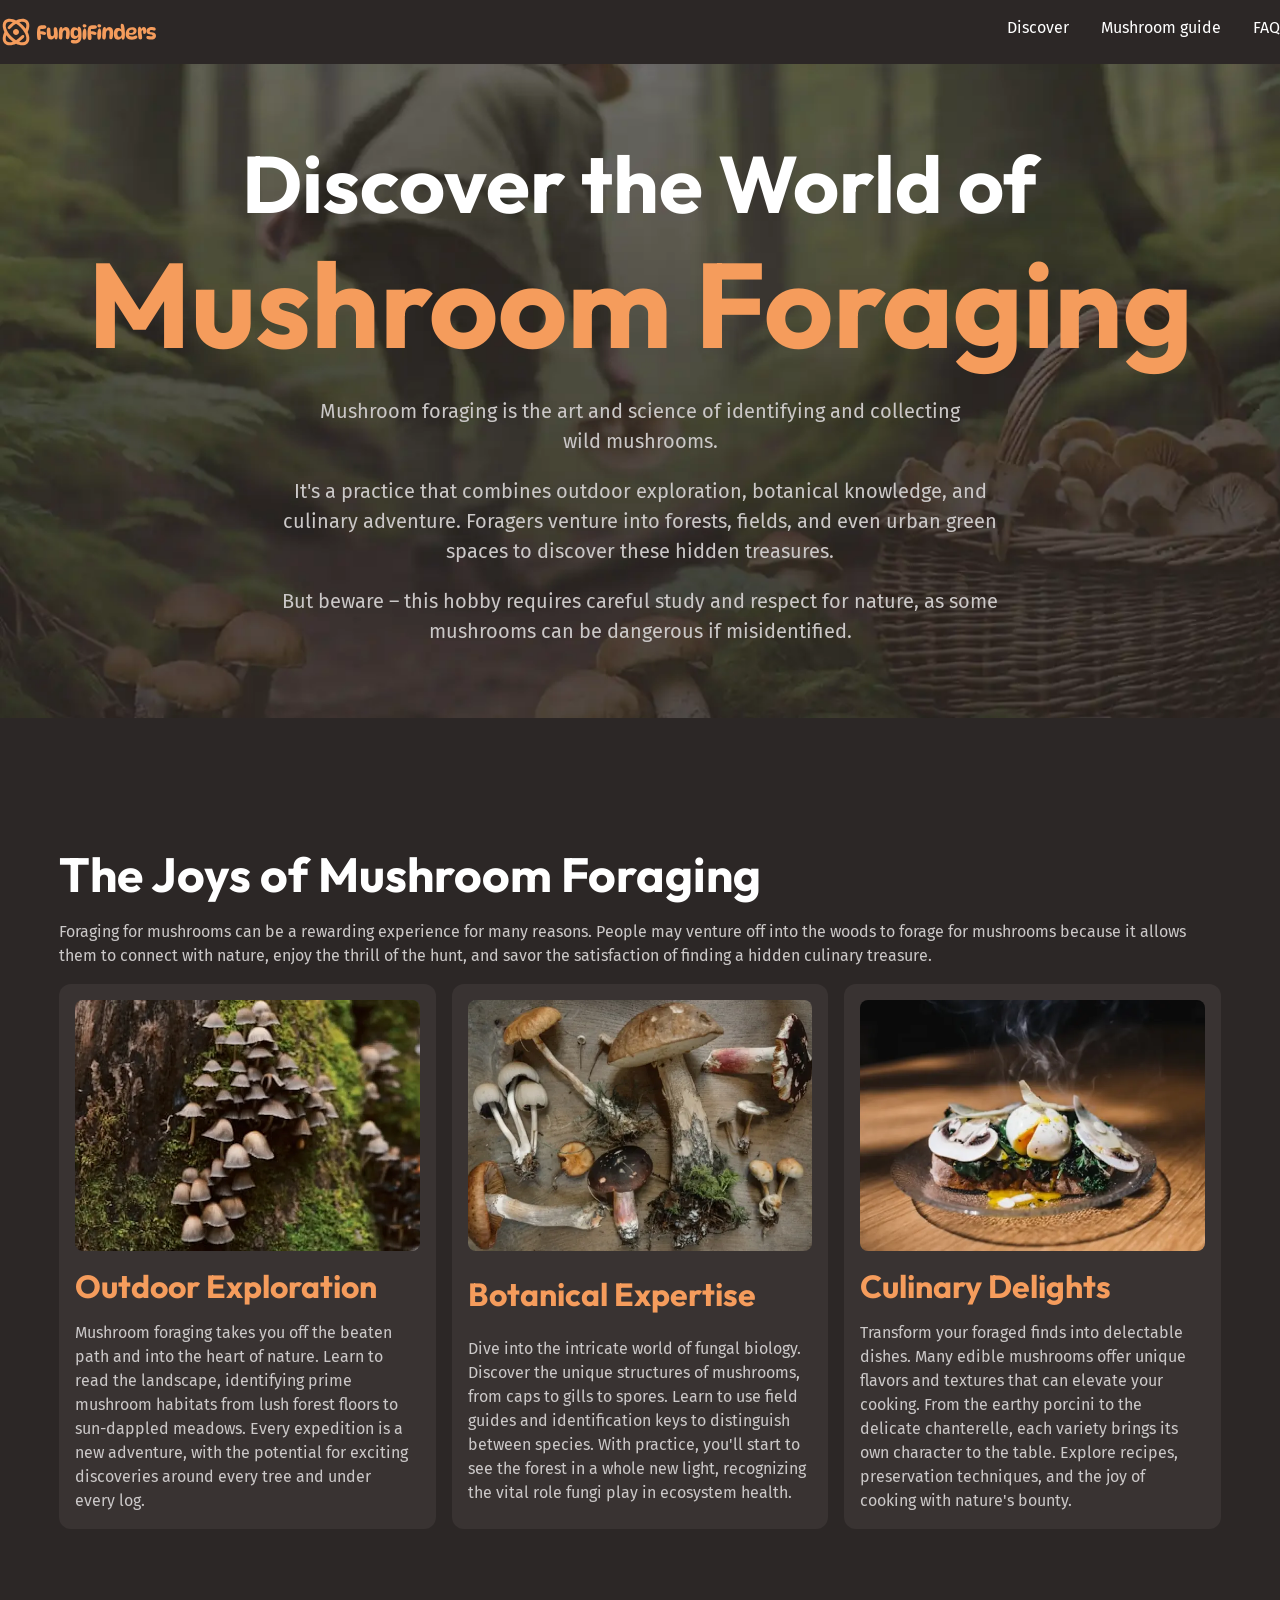
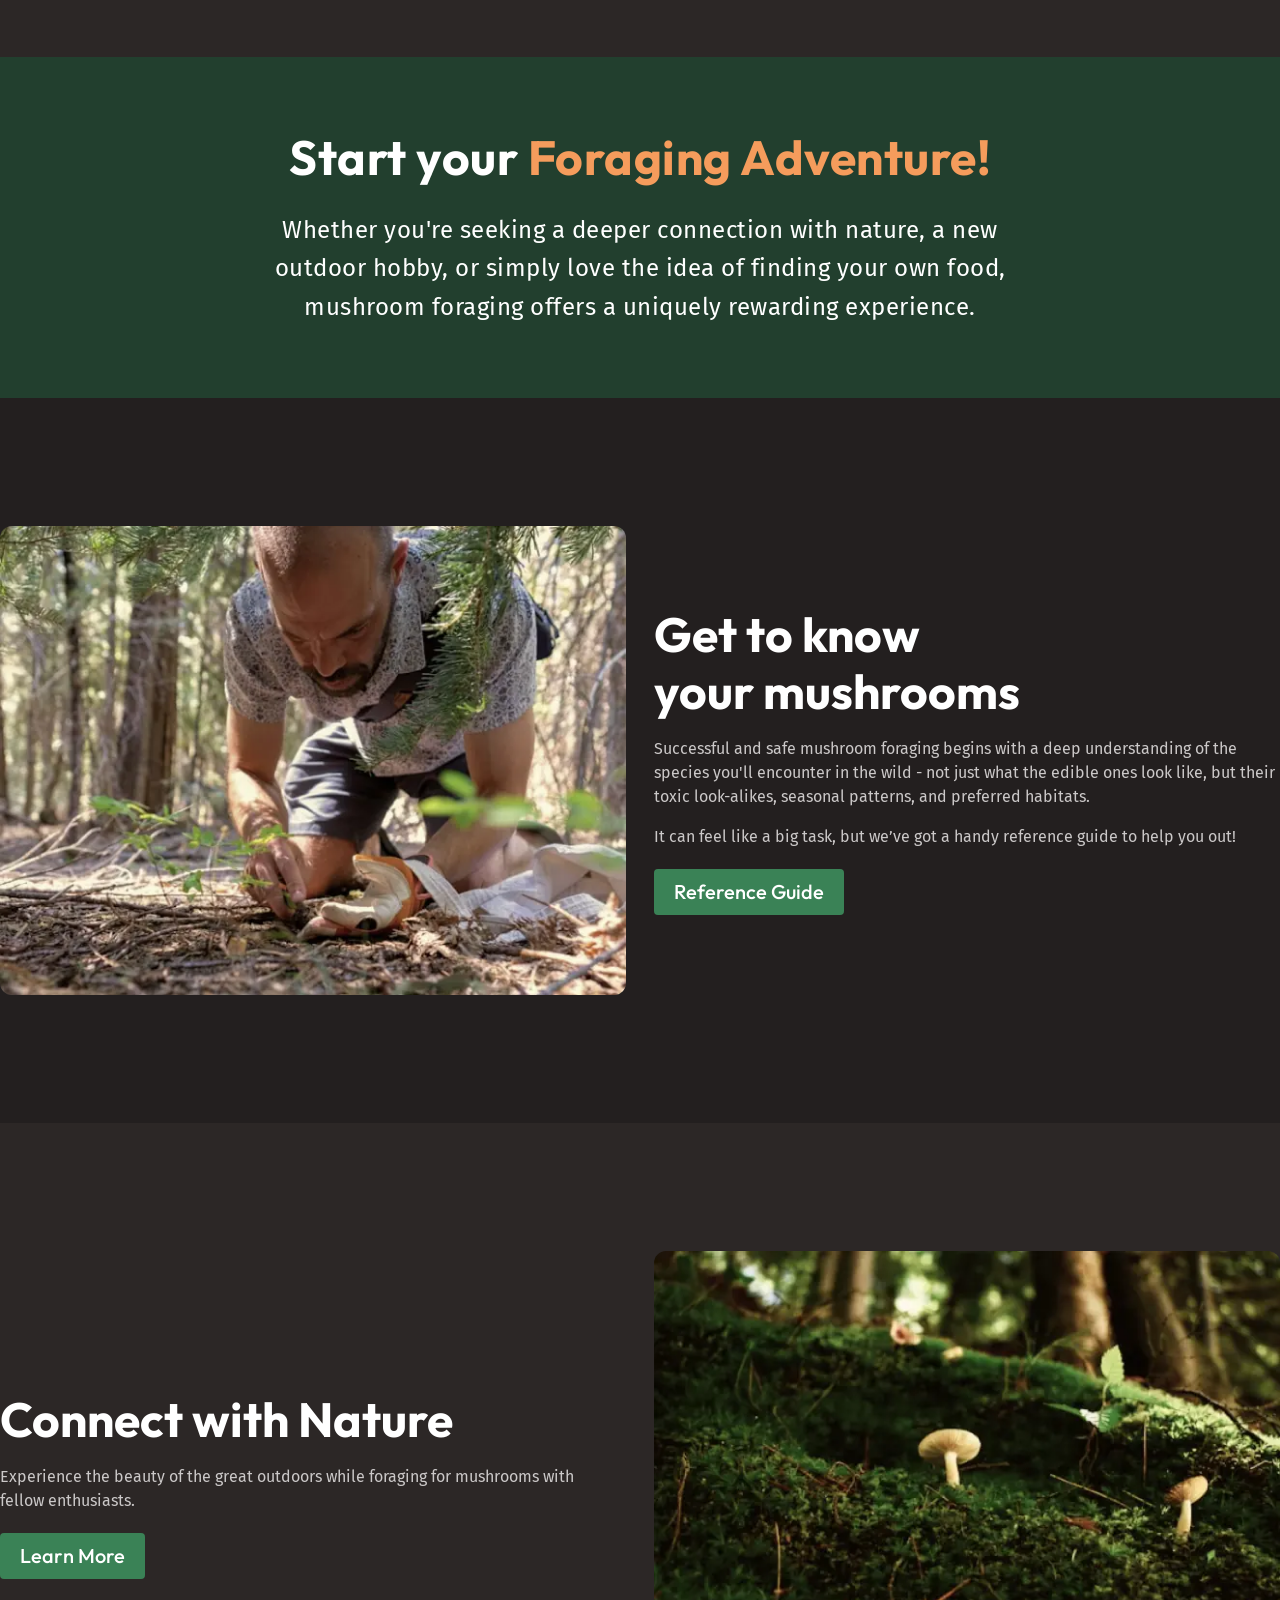
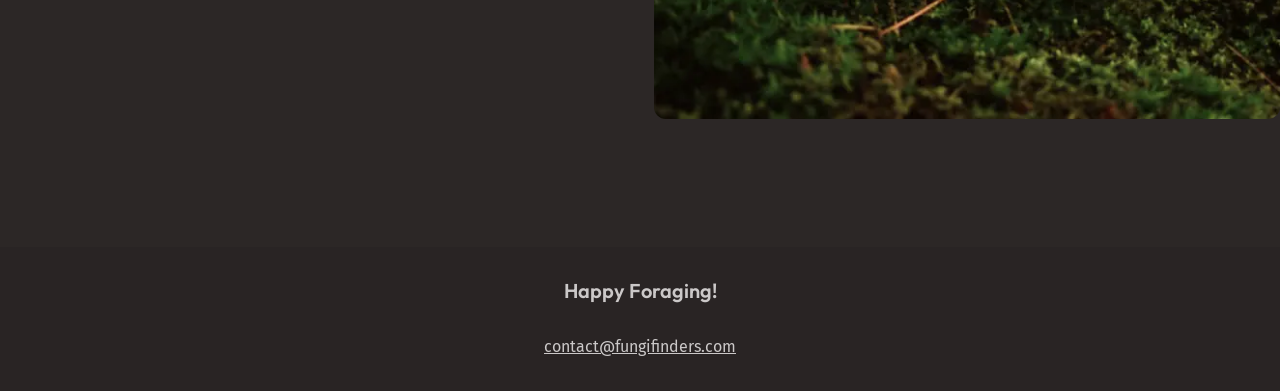
==== commit bc01ae15: "added mobile nav bar" ====
--- a/index.html
+++ b/index.html
@@ -10,6 +10,7 @@
       href="https://fonts.googleapis.com/css2?family=Fira+Sans:wght@400;700&family=Outfit:wght@100..900&display=swap"
       rel="stylesheet"
     />
+    <script src="/main.js" defer></script>
     <title>FungiFinders</title>
   </head>
   <body>
@@ -17,7 +18,17 @@
       <div class="wrapper wrapper--wide">
         <div class="site-header-layout">
           <img src="/assets/logo.svg" alt="Fungi Finders" />
-          <nav class="site-header-navigation">
+
+          <button
+            id="nav-toggle"
+            aria-controls="primary-nav"
+            aria-expanded="false"
+          >
+            <span class="visually-hidden">Toggle hamburger menu</span>
+            <img src="/assets/hamburger.svg" alt="" />
+          </button>
+
+          <nav id="primary-nav" class="site-header-nav-bar">
             <ul>
               <li><a href="/">Discover</a></li>
               <li><a href="#">Mushroom guide</a></li>
--- a/styles.css
+++ b/styles.css
@@ -267,11 +267,64 @@
     justify-content: space-between;
     flex-wrap: wrap;
     padding-block: 1rem;
-
-    .site-header-navigation ul {
+  }
+
+  #nav-toggle {
+    display: none;
+    z-index: 100;
+    cursor: pointer;
+    background-color: transparent;
+    border: 0;
+  }
+
+  .site-header-nav-bar {
+    ul {
       display: flex;
-      gap: 2rem;
-      list-style-type: none;
+      flex-wrap: wrap;
+      list-style: none;
+      margin: 0;
+      padding: 0;
+      gap: 0rem 2rem;
+    }
+
+    a {
+      text-decoration: none;
+    }
+  }
+
+  @media (width < 760px) {
+    #nav-toggle {
+      display: block;
+    }
+
+    .site-header-nav-bar {
+      display: none;
+      position: absolute;
+      z-index: 10;
+      top: 0;
+      right: 0;
+      padding: 2rem;
+      background-color: var(--background-accent-main);
+      border-bottom-left-radius: var(--border-radius-3);
+    }
+
+    ul {
+      flex-direction: column;
+      gap: 0rem;
+      font-family: var(--ff-heading);
+      font-size: var(--font-size-heading-sm);
+      font-weight: 600;
+
+      li + li {
+        margin-top: 2rem;
+        padding-top: 2rem;
+        border-top: 2px solid var(--background-accent-light);
+      }
+    }
+
+    /* Selects the navbar if the previous sibling (in any order of precedence) having the attribute as true (the button in this case) is present. This is toggled via JS */
+    [aria-expanded="true"] ~ .site-header-nav-bar {
+      display: block;
     }
   }
 
@@ -349,6 +402,16 @@
 
   .info {
     background-color: var(--background-extra-dark);
+
+    img {
+      border-radius: var(--border-radius-3);
+    }
+  }
+
+  .connect {
+    img {
+      border-radius: var(--border-radius-3);
+    }
   }
 
   .site-footer {
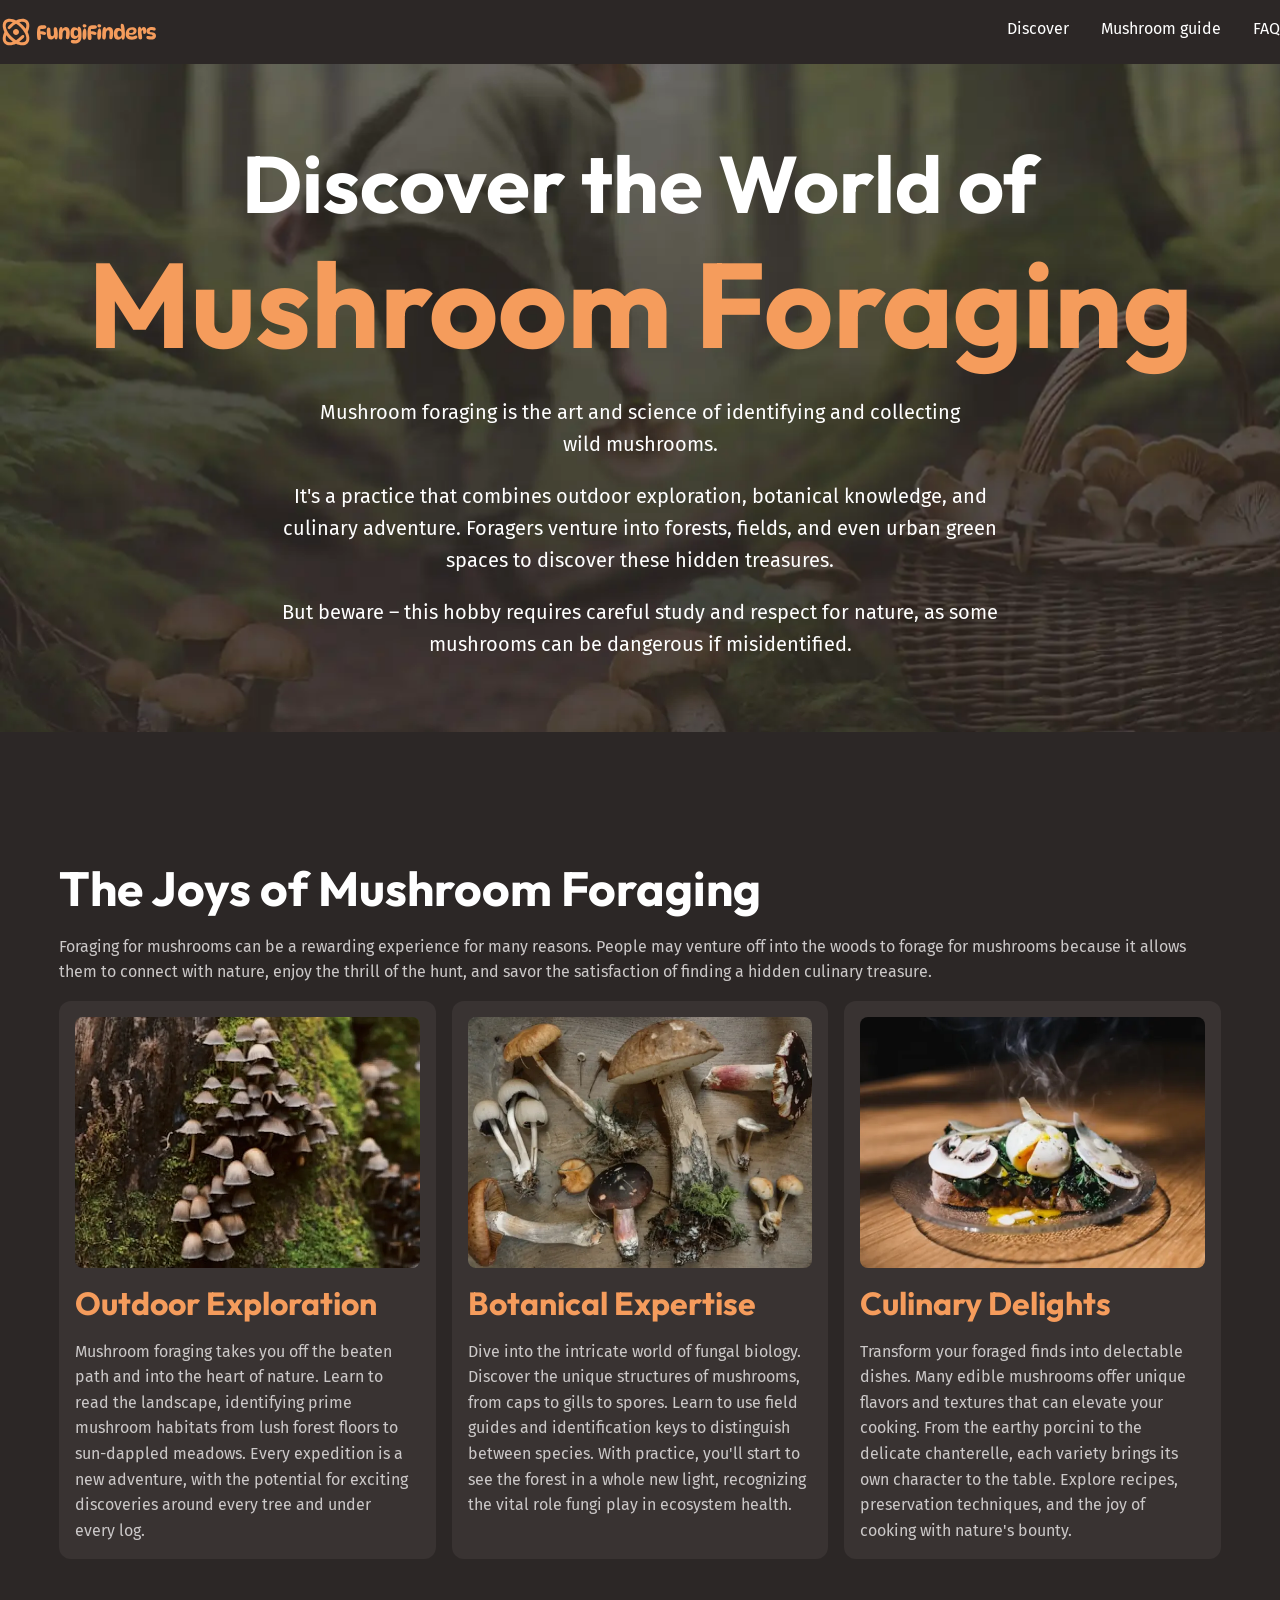
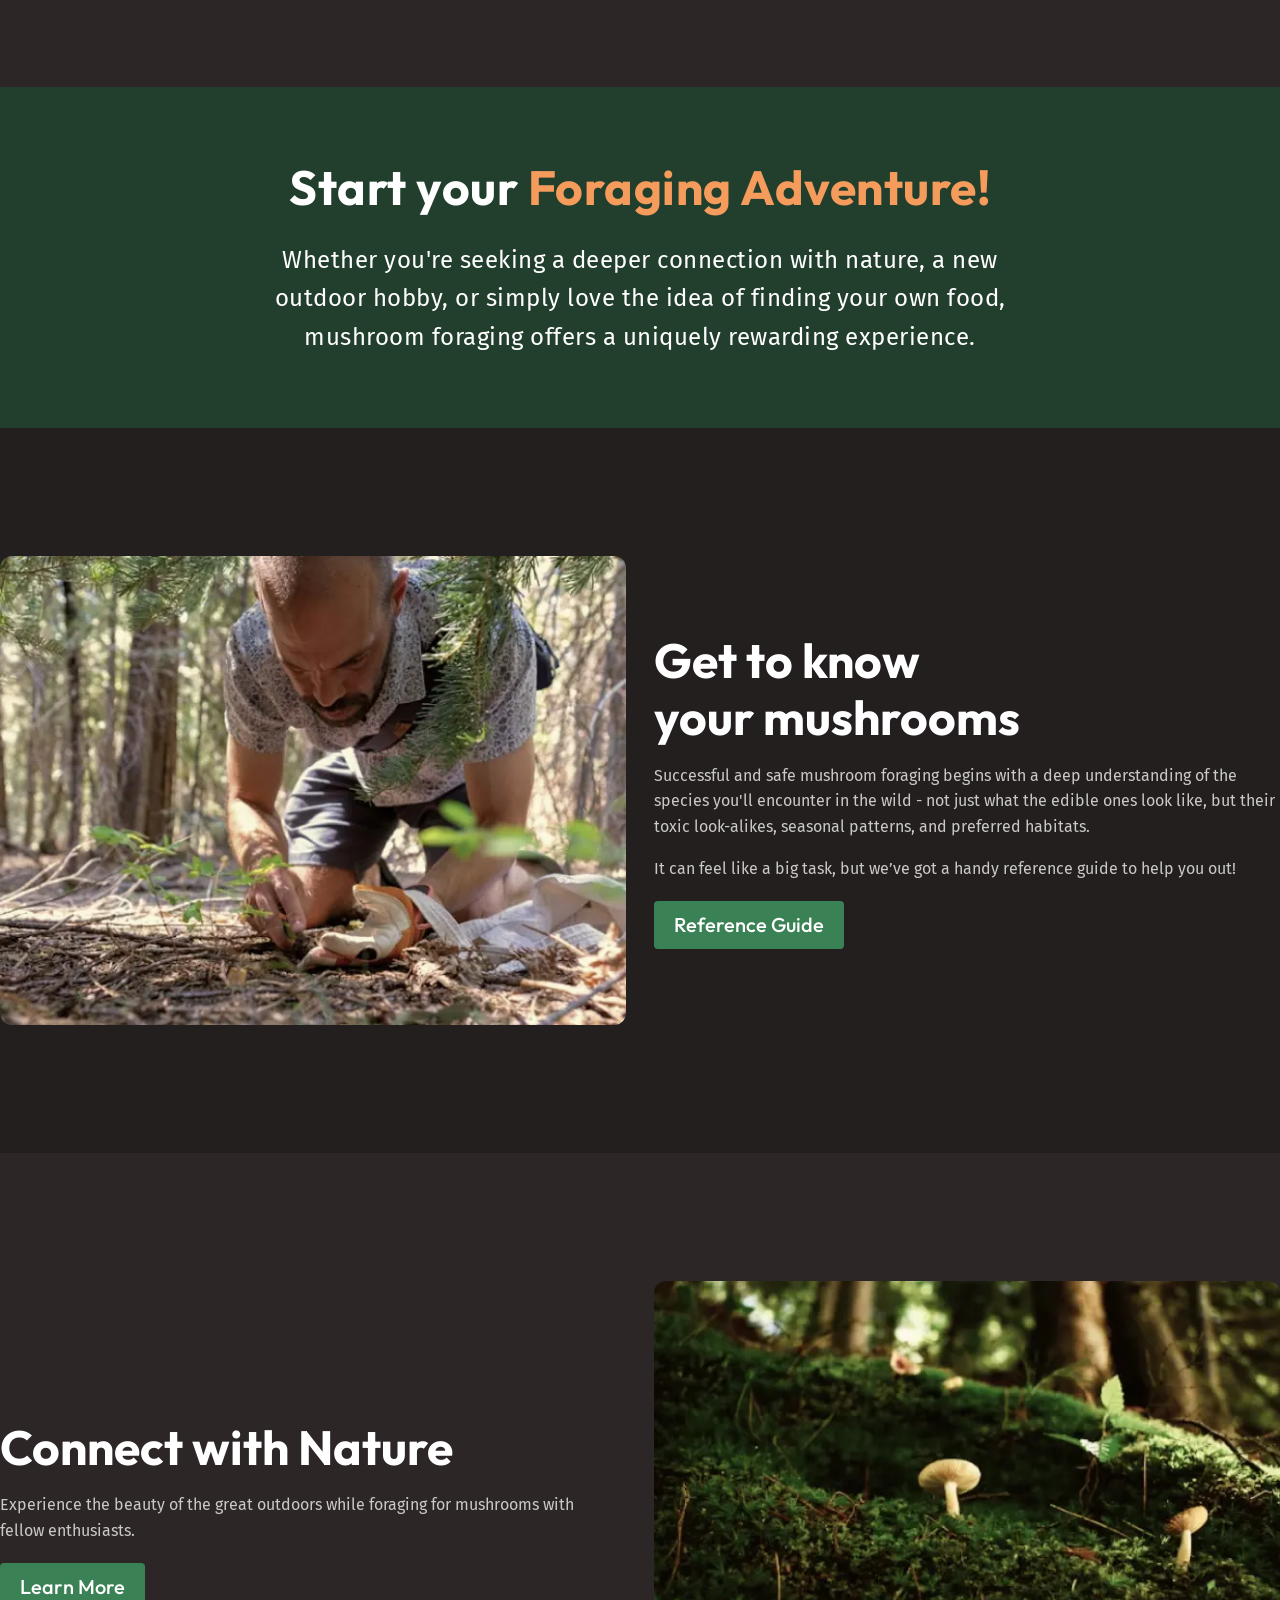
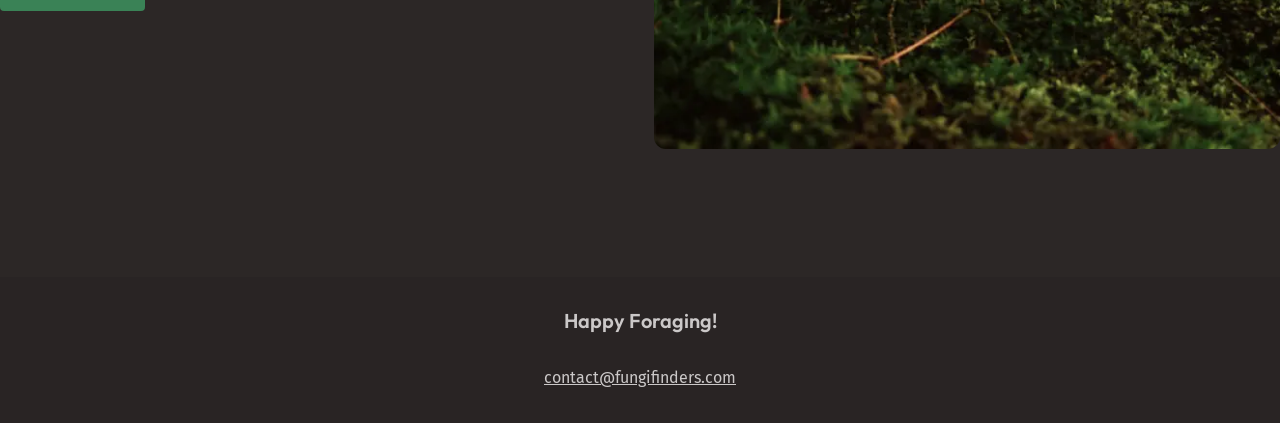
==== commit 63d24564: "add mushroom cards to grid" ====
--- a/index.html
+++ b/index.html
@@ -14,6 +14,8 @@
     <title>FungiFinders</title>
   </head>
   <body>
+    <a href="#main" class="skip-to-main">Skip to Main Content</a>
+
     <header class="site-header">
       <div class="wrapper wrapper--wide">
         <div class="site-header-layout">
@@ -31,14 +33,14 @@
           <nav id="primary-nav" class="site-header-nav-bar">
             <ul>
               <li><a href="/">Discover</a></li>
-              <li><a href="#">Mushroom guide</a></li>
+              <li><a href="/mushroom-guide.html">Mushroom guide</a></li>
               <li><a href="#">FAQ</a></li>
             </ul>
           </nav>
         </div>
       </div>
     </header>
-    <main>
+    <main id="main">
       <section class="hero section">
         <div class="wrapper text-flow">
           <h1 class="hero-title">
@@ -79,7 +81,7 @@
                 alt="Trunk of a tree with mushrooms"
               />
               <h3 class="card-title">Outdoor Exploration</h3>
-              <p>
+              <p class="card-text">
                 Mushroom foraging takes you off the beaten path and into the
                 heart of nature. Learn to read the landscape, identifying prime
                 mushroom habitats from lush forest floors to sun-dappled
@@ -93,7 +95,7 @@
                 alt="Different types of mushrooms in a table"
               />
               <h3 class="card-title">Botanical Expertise</h3>
-              <p>
+              <p class="card-text">
                 Dive into the intricate world of fungal biology. Discover the
                 unique structures of mushrooms, from caps to gills to spores.
                 Learn to use field guides and identification keys to distinguish
@@ -108,7 +110,7 @@
                 alt="Cooked mushrooms in a plate"
               />
               <h3 class="card-title">Culinary Delights</h3>
-              <p>
+              <p class="card-text">
                 Transform your foraged finds into delectable dishes. Many edible
                 mushrooms offer unique flavors and textures that can elevate
                 your cooking. From the earthy porcini to the delicate
--- a/styles.css
+++ b/styles.css
@@ -27,7 +27,7 @@
 
   body {
     min-block-size: 100vh;
-    line-height: 1.5;
+    line-height: 1.6;
   }
 
   h1,
@@ -246,6 +246,13 @@
     align-items: center;
   }
 
+  .auto-fit-grid {
+    display: grid;
+    gap: 1rem;
+    /* The auto-fit will create columns automatically with the minimum width of 300px -and no less that that, due to the min(300px, 100%)-. On mobile, it will use the 1fr default given the reduced viewport */
+    grid-template-columns: repeat(auto-fit, minmax(min(275px, 100%), 1fr));
+  }
+
   /* Adds margin to the top of the child elements, depending on their font-size. It skips the first children. Also: .flow > :where(:not(:first-child)) 
   */
   .text-flow > * + * {
@@ -306,19 +313,19 @@
       padding: 2rem;
       background-color: var(--background-accent-main);
       border-bottom-left-radius: var(--border-radius-3);
-    }
-
-    ul {
-      flex-direction: column;
-      gap: 0rem;
-      font-family: var(--ff-heading);
-      font-size: var(--font-size-heading-sm);
-      font-weight: 600;
-
-      li + li {
-        margin-top: 2rem;
-        padding-top: 2rem;
-        border-top: 2px solid var(--background-accent-light);
+
+      ul {
+        flex-direction: column;
+        gap: 0rem;
+        font-family: var(--ff-heading);
+        font-size: var(--font-size-heading-sm);
+        font-weight: 600;
+
+        li + li {
+          margin-top: 2rem;
+          padding-top: 2rem;
+          border-top: 2px solid var(--background-accent-light);
+        }
       }
     }
 
@@ -343,6 +350,10 @@
       display: block;
     }
 
+    p {
+      color: var(--text-high-contrast);
+    }
+
     @media (width > 760px) {
       p {
         padding-inline: 205px;
@@ -350,9 +361,22 @@
     }
   }
 
+  .mushroom-guide {
+    --card-title-font-size: var(--font-size-md);
+    --card-title-font-color: var(--text-high-contrast);
+    --card-gap: 0.75rem;
+
+    p {
+      line-height: 25px;
+      letter-spacing: -1%;
+    }
+  }
+
   .card {
-    display: grid;
-    gap: var(--components-flow-gap, 1rem);
+    /* display: grid; */
+    gap: var(--card-gap, 1rem);
+    display: flex;
+    flex-direction: column;
     align-items: start;
     justify-items: start;
 
@@ -368,12 +392,52 @@
       font-size: var(--card-title-font-size, var(--font-size-heading-sm));
       color: var(--card-title-font-color, var(--text-brand));
     }
+
+    .card-text {
+      margin-block-end: auto;
+    }
+  }
+
+  .card-tags {
+    display: flex;
+    flex-wrap: wrap;
+    gap: 0.5rem;
+
+    li {
+      padding: 0rem 0.5rem;
+      border-radius: var(--border-radius-1);
+      background-color: var(--tag-bg, var(--background-accent-main));
+
+      font-family: var(--ff-heading);
+      font-size: var(--font-size-sm);
+      color: var(--text-high-contrast);
+    }
+
+    [data-edible="toxic"] {
+      --tag-bg: var(--clr-red-500);
+    }
+
+    [data-season="spring"] {
+      --tag-bg: var(--clr-teal-500);
+    }
+
+    [data-season="fall"] {
+      --tag-bg: var(--clr-orange-500);
+    }
+  }
+
+  .card-note {
+    margin-block-start: auto;
+    background-color: var(--background-extra-light);
+    padding: 0.75rem;
+    border-radius: var(--border-radius-2);
+
+    font-size: var(--font-size-sm);
   }
 
   .cta {
     background-color: var(--background-accent-dark);
     text-align: center;
-    line-height: 1.6;
     letter-spacing: 0.5px;
 
     p {
@@ -414,6 +478,23 @@
     }
   }
 
+  .where-to-look {
+    background-color: var(--background-accent-dark);
+
+    img {
+      border-radius: var(--border-radius-3);
+    }
+
+    p {
+      font-size: var(--font-size-lg);
+      color: var(--text-high-contrast);
+    }
+  }
+
+  .faq {
+    background-color: var(--background-extra-dark);
+  }
+
   .site-footer {
     background-color: var(--background-dark);
     text-align: center;
@@ -453,4 +534,14 @@
   .title-highlight {
     color: var(--text-brand);
   }
+
+  .skip-to-main:not(:focus) {
+    clip: rect(0 0 0 0);
+    clip-path: inset(50%);
+    height: 1px;
+    overflow: hidden;
+    position: absolute;
+    white-space: nowrap;
+    width: 1px;
+  }
 }
